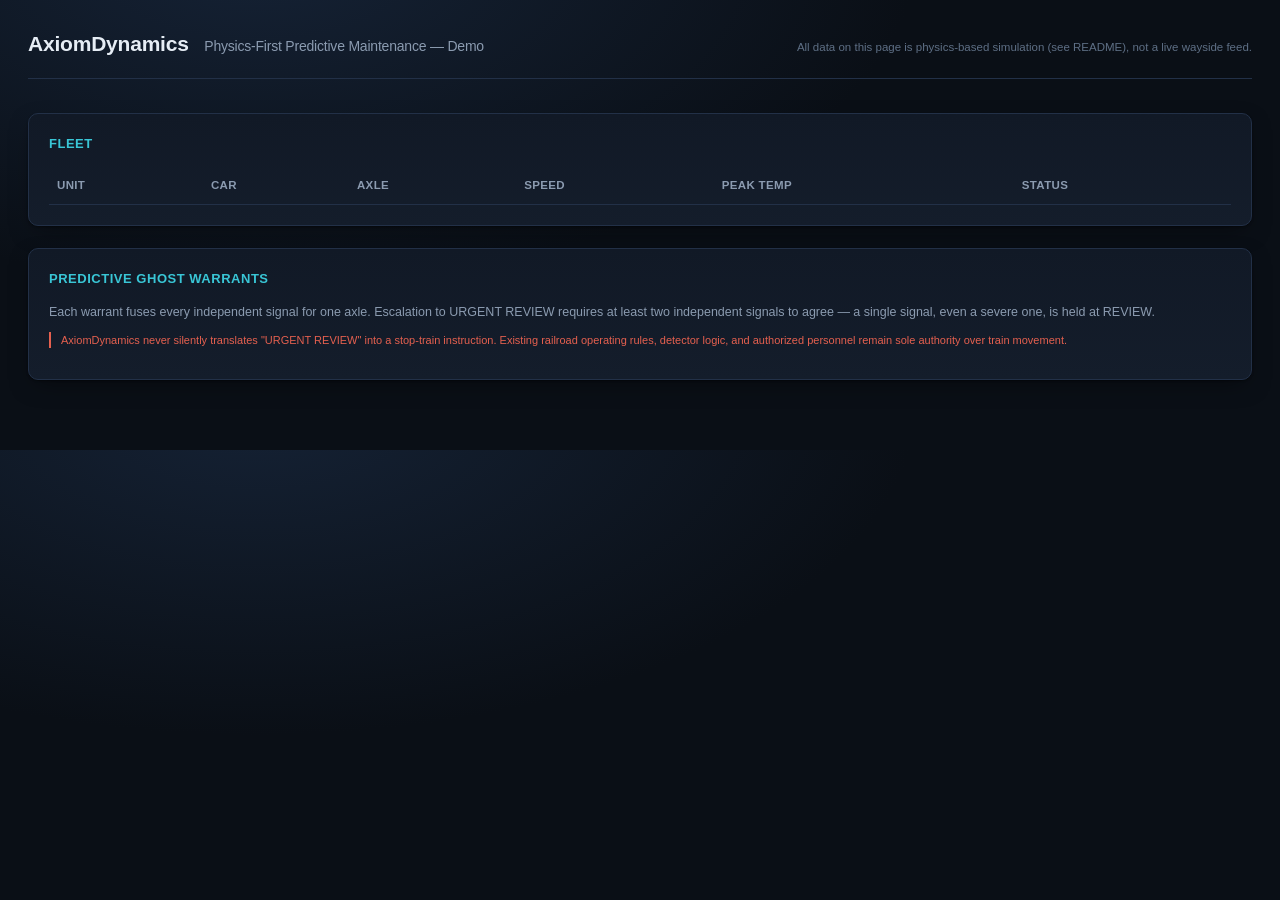
==== frontend/index.html @ efb87ed0 "Initial commit" ====
<!doctype html>
<html lang="en">
<head>
<meta charset="utf-8" />
<meta name="viewport" content="width=device-width, initial-scale=1" />
<title>AxiomDynamics — Physics-First Predictive Maintenance</title>
<link rel="stylesheet" href="style.css" />
</head>
<body>
<header>
  <h1>AxiomDynamics <span class="subtitle">Physics-First Predictive Maintenance — Demo</span></h1>
  <p class="disclaimer">All data on this page is physics-based simulation (see README), not a live wayside feed.</p>
</header>

<main>
  <div id="kpi-strip"></div>
  <p id="kpi-note" class="kpi-note" style="margin: -10px 0 22px;"></p>

  <section id="fleet-panel">
    <h2>Fleet</h2>
    <div class="table-scroll">
      <table id="fleet-table">
        <thead>
          <tr><th>Unit</th><th>Car</th><th>Axle</th><th>Speed</th><th>Peak Temp</th><th>Status</th></tr>
        </thead>
        <tbody id="fleet-tbody"></tbody>
      </table>
    </div>
  </section>

  <section id="alerts-panel">
    <h2>Predictive Ghost Warrants</h2>
    <p class="summary">Each warrant fuses every independent signal for one axle. Escalation to URGENT REVIEW requires at least two independent signals to agree — a single signal, even a severe one, is held at REVIEW.</p>
    <div id="alerts-list"></div>
    <p class="guardrail-note">AxiomDynamics never silently translates "URGENT REVIEW" into a stop-train instruction. Existing railroad operating rules, detector logic, and authorized personnel remain sole authority over train movement.</p>
  </section>

  <section id="detail-panel" hidden>
    <h2 id="detail-title"></h2>

    <div class="chart-block">
      <h3>Thermodynamics — rate-of-change (z-score) vs. legacy fixed threshold</h3>
      <canvas id="chart-thermo" width="860" height="260"></canvas>
      <p id="thermo-summary" class="summary"></p>
    </div>

    <div class="chart-block">
      <h3>Acoustics — FFT spectrum vs. bearing defect frequencies (BPFO/BPFI/BSF/FTF)</h3>
      <canvas id="chart-fft" width="860" height="260"></canvas>
      <p id="fft-summary" class="summary"></p>
    </div>

    <div class="chart-block">
      <h3>Kinematics — coasting profile (E<sub>k</sub> = &frac12; m v&sup2;)</h3>
      <canvas id="chart-coast" width="860" height="260"></canvas>
      <p id="coast-summary" class="summary"></p>
    </div>
  </section>
</main>

<script src="app.js"></script>
</body>
</html>
---- frontend/style.css ----
:root {
  color-scheme: dark;
  --bg: #0a0f16;
  --bg-elevated: #111926;
  --panel: #141d2b;
  --panel-border: #223047;
  --border: #223047;
  --text: #e6edf5;
  --muted: #8b9bb0;
  --muted-2: #5e6f85;
  --accent: #39c6d6;
  --accent-soft: rgba(57,198,214,0.12);
  --amber: #e6a93f;
  --good: #3ecf8e;
  --bad: #e5604f;
  --radius: 10px;
  --shadow: 0 1px 2px rgba(0,0,0,0.4), 0 8px 24px -8px rgba(0,0,0,0.5);
  font-family: "Inter", "Segoe UI", Arial, sans-serif;
}

* { box-sizing: border-box; }

html, body { overflow-x: hidden; max-width: 100%; }

body {
  background: radial-gradient(1200px 600px at 20% -10%, #152235 0%, var(--bg) 55%);
  color: var(--text);
  margin: 0;
  padding: 0 28px 48px;
  font-size: 14px;
  line-height: 1.5;
}

.table-scroll { overflow-x: auto; }

header {
  padding: 28px 0 18px;
  border-bottom: 1px solid var(--border);
  margin-bottom: 22px;
  display: flex;
  align-items: baseline;
  justify-content: space-between;
  flex-wrap: wrap;
  gap: 8px;
}

h1 { margin: 0; font-size: 21px; font-weight: 700; letter-spacing: -0.01em; }
.subtitle { color: var(--muted); font-weight: 500; font-size: 14px; margin-left: 10px; }
.disclaimer { color: var(--muted-2); font-size: 11.5px; margin: 0; }

h2 { font-size: 13px; letter-spacing: 0.04em; text-transform: uppercase; color: var(--accent); font-weight: 700; margin: 0 0 14px; }
h3 { font-size: 13px; color: var(--amber); margin: 0 0 10px; font-weight: 600; }

section {
  background: linear-gradient(180deg, var(--bg-elevated), var(--panel));
  border: 1px solid var(--panel-border);
  border-radius: var(--radius);
  padding: 20px;
  margin-bottom: 22px;
  box-shadow: var(--shadow);
}

/* --- Executive KPI strip --- */
#kpi-strip {
  display: grid;
  grid-template-columns: repeat(auto-fit, minmax(190px, 1fr));
  gap: 14px;
  margin-bottom: 22px;
}
.kpi-card {
  background: linear-gradient(160deg, var(--bg-elevated), var(--panel));
  border: 1px solid var(--panel-border);
  border-radius: var(--radius);
  padding: 16px 18px;
  box-shadow: var(--shadow);
}
.kpi-label { font-size: 11px; letter-spacing: 0.05em; text-transform: uppercase; color: var(--muted); font-weight: 600; margin-bottom: 8px; }
.kpi-value { font-size: 26px; font-weight: 700; letter-spacing: -0.02em; }
.kpi-value.good { color: var(--good); }
.kpi-value.bad { color: var(--bad); }
.kpi-value.accent { color: var(--accent); }
.kpi-sub { font-size: 11.5px; color: var(--muted-2); margin-top: 4px; }
.kpi-note { font-size: 10.5px; color: var(--muted-2); }

table { width: 100%; border-collapse: collapse; font-size: 13px; }
th, td { text-align: left; padding: 10px 8px; border-bottom: 1px solid var(--border); }
th { color: var(--muted); font-weight: 600; font-size: 11.5px; letter-spacing: 0.03em; text-transform: uppercase; }
tbody tr { cursor: pointer; transition: background 0.1s; }
tbody tr:hover { background: var(--accent-soft); }

.badge { display: inline-block; padding: 3px 10px; border-radius: 999px; font-size: 10.5px; font-weight: 700; letter-spacing: 0.03em; text-transform: uppercase; }
.badge.normal, .badge.informational { background: rgba(62,207,142,0.14); color: var(--good); }
.badge.watch, .badge.review { background: rgba(230,169,63,0.16); color: var(--amber); }
.badge.warning { background: rgba(230,169,63,0.16); color: var(--amber); }
.badge.critical, .badge.urgentreview { background: rgba(229,96,79,0.18); color: var(--bad); }

.corroborated-tag { font-size: 10px; color: var(--muted); margin-left: 8px; border: 1px solid var(--panel-border); padding: 2px 8px; border-radius: 999px; }

.warrant { border-bottom: 1px solid var(--border); padding: 14px 4px; }
.warrant:last-child { border-bottom: none; }
.warrant-head { display: flex; gap: 10px; align-items: baseline; margin-bottom: 6px; flex-wrap: wrap; }
.warrant-head .advisory-id { color: var(--muted-2); font-family: "SF Mono", Consolas, monospace; font-size: 11px; }
.evidence-list { list-style: none; margin: 6px 0 0; padding: 0; font-size: 12px; color: var(--muted); }
.evidence-list li { padding: 3px 0; }
.evidence-list li.flagged { color: var(--text); }
.guardrail-note { font-size: 11px; color: var(--bad); margin-top: 10px; border-left: 2px solid var(--bad); padding-left: 10px; }
.summary { color: var(--muted); font-size: 12.5px; margin: 0 0 10px; }

.chart-block { margin-bottom: 26px; }
canvas { background: var(--bg-elevated); border: 1px solid var(--panel-border); border-radius: 8px; max-width: 100%; }

.disposition-form { display: flex; gap: 8px; align-items: center; margin-top: 10px; flex-wrap: wrap; }
.disposition-form input, .disposition-form select {
  background: var(--bg-elevated); border: 1px solid var(--panel-border); color: var(--text);
  padding: 6px 9px; border-radius: 6px; font-size: 12px;
}
.disposition-form input[type="text"] { width: 150px; }
.disposition-form button {
  background: var(--accent); color: #06181c; border: none; padding: 7px 14px;
  border-radius: 6px; font-size: 12px; cursor: pointer; font-weight: 700;
  transition: filter 0.1s;
}
.disposition-form button:hover { filter: brightness(1.1); }
.disposition-status { font-size: 11px; color: var(--muted-2); }
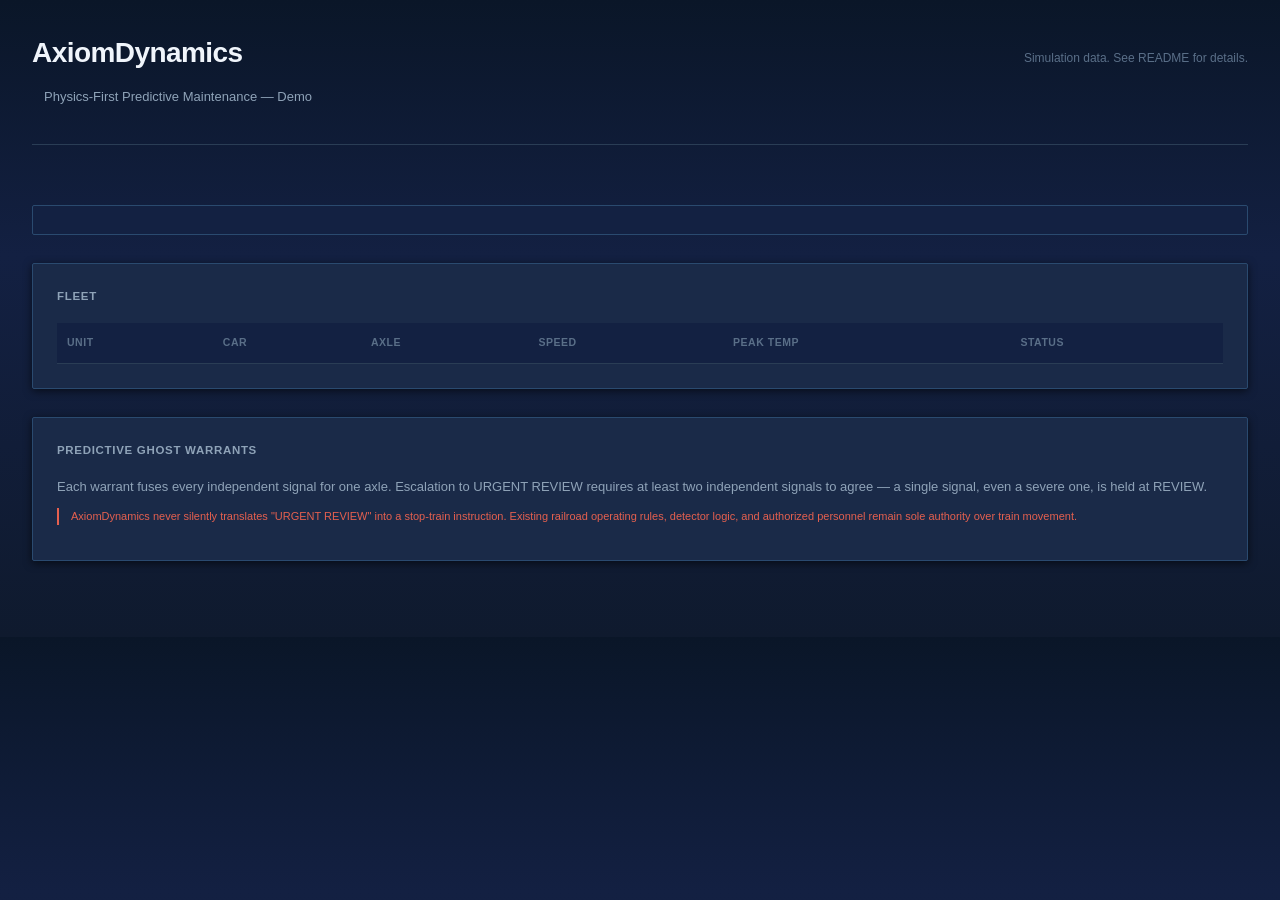
==== commit 3b25d862: "Enterprise visual overhaul: dispatch-center aesthetic with technical typography, minimal border-radi" ====
--- a/frontend/index.html
+++ b/frontend/index.html
@@ -8,13 +8,16 @@
 </head>
 <body>
 <header>
-  <h1>AxiomDynamics <span class="subtitle">Physics-First Predictive Maintenance — Demo</span></h1>
-  <p class="disclaimer">All data on this page is physics-based simulation (see README), not a live wayside feed.</p>
+  <div>
+    <h1>AxiomDynamics</h1>
+    <p class="subtitle">Physics-First Predictive Maintenance — Demo</p>
+  </div>
+  <p class="disclaimer">Simulation data. See README for details.</p>
 </header>
 
 <main>
   <div id="kpi-strip"></div>
-  <p id="kpi-note" class="kpi-note" style="margin: -10px 0 22px;"></p>
+  <div id="kpi-note"></div>
 
   <section id="fleet-panel">
     <h2>Fleet</h2>
--- a/frontend/style.css
+++ b/frontend/style.css
@@ -1,21 +1,23 @@
 :root {
   color-scheme: dark;
-  --bg: #0a0f16;
-  --bg-elevated: #111926;
-  --panel: #141d2b;
-  --panel-border: #223047;
-  --border: #223047;
-  --text: #e6edf5;
-  --muted: #8b9bb0;
-  --muted-2: #5e6f85;
+  --bg: #0a1628;
+  --bg-elevated: #132142;
+  --panel: #1a2a48;
+  --panel-border: #2a4a6f;
+  --border: #2a3d55;
+  --text: #f0f5fb;
+  --muted: #8fa3b8;
+  --muted-2: #5a6f88;
   --accent: #39c6d6;
-  --accent-soft: rgba(57,198,214,0.12);
+  --accent-soft: rgba(57,198,214,0.1);
   --amber: #e6a93f;
   --good: #3ecf8e;
   --bad: #e5604f;
-  --radius: 10px;
-  --shadow: 0 1px 2px rgba(0,0,0,0.4), 0 8px 24px -8px rgba(0,0,0,0.5);
-  font-family: "Inter", "Segoe UI", Arial, sans-serif;
+  --radius: 2px;
+  --shadow: 0 2px 8px rgba(0,0,0,0.6);
+  font-family: -apple-system, BlinkMacSystemFont, "Segoe UI", "IBM Plex Sans", sans-serif;
+  font-size: 14px;
+  line-height: 1.5;
 }
 
 * { box-sizing: border-box; }
@@ -23,102 +25,312 @@
 html, body { overflow-x: hidden; max-width: 100%; }
 
 body {
-  background: radial-gradient(1200px 600px at 20% -10%, #152235 0%, var(--bg) 55%);
+  background: linear-gradient(180deg, #0a1628 0%, #132042 40%, #0f1a2e 100%);
   color: var(--text);
   margin: 0;
-  padding: 0 28px 48px;
+  padding: 0 32px 48px;
   font-size: 14px;
   line-height: 1.5;
+  font-weight: 400;
 }
 
 .table-scroll { overflow-x: auto; }
 
 header {
-  padding: 28px 0 18px;
+  padding: 32px 0 24px;
   border-bottom: 1px solid var(--border);
-  margin-bottom: 22px;
+  margin-bottom: 28px;
   display: flex;
   align-items: baseline;
   justify-content: space-between;
   flex-wrap: wrap;
-  gap: 8px;
-}
-
-h1 { margin: 0; font-size: 21px; font-weight: 700; letter-spacing: -0.01em; }
-.subtitle { color: var(--muted); font-weight: 500; font-size: 14px; margin-left: 10px; }
-.disclaimer { color: var(--muted-2); font-size: 11.5px; margin: 0; }
-
-h2 { font-size: 13px; letter-spacing: 0.04em; text-transform: uppercase; color: var(--accent); font-weight: 700; margin: 0 0 14px; }
-h3 { font-size: 13px; color: var(--amber); margin: 0 0 10px; font-weight: 600; }
+  gap: 16px;
+}
+
+h1 {
+  margin: 0;
+  font-size: 28px;
+  font-weight: 600;
+  letter-spacing: -0.02em;
+  color: var(--text);
+}
+.subtitle { color: var(--muted); font-weight: 400; font-size: 13px; margin-left: 12px; }
+.disclaimer { color: var(--muted-2); font-size: 12px; margin: 0; }
+
+h2 {
+  font-size: 11.5px;
+  letter-spacing: 0.06em;
+  text-transform: uppercase;
+  color: var(--muted);
+  font-weight: 700;
+  margin: 0 0 18px;
+}
+h3 { font-size: 12px; color: var(--amber); margin: 0 0 12px; font-weight: 600; }
 
 section {
-  background: linear-gradient(180deg, var(--bg-elevated), var(--panel));
-  border: 1px solid var(--panel-border);
-  border-radius: var(--radius);
-  padding: 20px;
-  margin-bottom: 22px;
+  background: var(--panel);
+  border: 1px solid var(--panel-border);
+  border-radius: var(--radius);
+  padding: 24px;
+  margin-bottom: 28px;
   box-shadow: var(--shadow);
 }
 
-/* --- Executive KPI strip --- */
+/* --- Executive KPI strip (hero) --- */
 #kpi-strip {
   display: grid;
-  grid-template-columns: repeat(auto-fit, minmax(190px, 1fr));
-  gap: 14px;
-  margin-bottom: 22px;
+  grid-template-columns: repeat(auto-fit, minmax(220px, 1fr));
+  gap: 16px;
+  margin-bottom: 32px;
 }
 .kpi-card {
-  background: linear-gradient(160deg, var(--bg-elevated), var(--panel));
-  border: 1px solid var(--panel-border);
-  border-radius: var(--radius);
-  padding: 16px 18px;
+  background: var(--bg-elevated);
+  border: 1px solid var(--panel-border);
+  border-radius: var(--radius);
+  padding: 20px;
   box-shadow: var(--shadow);
-}
-.kpi-label { font-size: 11px; letter-spacing: 0.05em; text-transform: uppercase; color: var(--muted); font-weight: 600; margin-bottom: 8px; }
-.kpi-value { font-size: 26px; font-weight: 700; letter-spacing: -0.02em; }
+  display: flex;
+  flex-direction: column;
+  gap: 12px;
+}
+.kpi-label {
+  font-size: 10.5px;
+  letter-spacing: 0.08em;
+  text-transform: uppercase;
+  color: var(--muted-2);
+  font-weight: 700;
+}
+.kpi-value {
+  font-size: 32px;
+  font-weight: 700;
+  letter-spacing: -0.03em;
+  line-height: 1;
+}
 .kpi-value.good { color: var(--good); }
 .kpi-value.bad { color: var(--bad); }
 .kpi-value.accent { color: var(--accent); }
-.kpi-sub { font-size: 11.5px; color: var(--muted-2); margin-top: 4px; }
-.kpi-note { font-size: 10.5px; color: var(--muted-2); }
-
-table { width: 100%; border-collapse: collapse; font-size: 13px; }
-th, td { text-align: left; padding: 10px 8px; border-bottom: 1px solid var(--border); }
-th { color: var(--muted); font-weight: 600; font-size: 11.5px; letter-spacing: 0.03em; text-transform: uppercase; }
-tbody tr { cursor: pointer; transition: background 0.1s; }
-tbody tr:hover { background: var(--accent-soft); }
-
-.badge { display: inline-block; padding: 3px 10px; border-radius: 999px; font-size: 10.5px; font-weight: 700; letter-spacing: 0.03em; text-transform: uppercase; }
-.badge.normal, .badge.informational { background: rgba(62,207,142,0.14); color: var(--good); }
-.badge.watch, .badge.review { background: rgba(230,169,63,0.16); color: var(--amber); }
-.badge.warning { background: rgba(230,169,63,0.16); color: var(--amber); }
-.badge.critical, .badge.urgentreview { background: rgba(229,96,79,0.18); color: var(--bad); }
-
-.corroborated-tag { font-size: 10px; color: var(--muted); margin-left: 8px; border: 1px solid var(--panel-border); padding: 2px 8px; border-radius: 999px; }
-
-.warrant { border-bottom: 1px solid var(--border); padding: 14px 4px; }
-.warrant:last-child { border-bottom: none; }
-.warrant-head { display: flex; gap: 10px; align-items: baseline; margin-bottom: 6px; flex-wrap: wrap; }
-.warrant-head .advisory-id { color: var(--muted-2); font-family: "SF Mono", Consolas, monospace; font-size: 11px; }
-.evidence-list { list-style: none; margin: 6px 0 0; padding: 0; font-size: 12px; color: var(--muted); }
-.evidence-list li { padding: 3px 0; }
+.kpi-sub {
+  font-size: 12px;
+  color: var(--muted);
+  line-height: 1.4;
+}
+.kpi-note { font-size: 11px; color: var(--muted-2); line-height: 1.4; }
+
+#kpi-note {
+  background: var(--bg-elevated);
+  border: 1px solid var(--panel-border);
+  border-radius: var(--radius);
+  padding: 14px 16px;
+  margin-bottom: 28px;
+  font-size: 12px;
+  color: var(--muted);
+}
+#kpi-note div { margin-bottom: 6px; line-height: 1.5; }
+#kpi-note div:last-child { margin-bottom: 0; }
+
+/* --- Fleet table --- */
+table {
+  width: 100%;
+  border-collapse: collapse;
+  font-size: 13px;
+}
+th, td {
+  text-align: left;
+  padding: 12px 10px;
+  border-bottom: 1px solid var(--border);
+}
+th {
+  color: var(--muted-2);
+  font-weight: 700;
+  font-size: 10.5px;
+  letter-spacing: 0.05em;
+  text-transform: uppercase;
+  background: var(--bg-elevated);
+  position: sticky;
+  top: 0;
+}
+tbody tr {
+  cursor: pointer;
+  transition: background 0.12s;
+}
+tbody tr:hover {
+  background: var(--panel);
+}
+
+.badge {
+  display: inline-block;
+  padding: 4px 12px;
+  border-radius: var(--radius);
+  font-size: 10px;
+  font-weight: 700;
+  letter-spacing: 0.04em;
+  text-transform: uppercase;
+}
+.badge.normal,
+.badge.informational {
+  background: rgba(62, 207, 142, 0.15);
+  color: var(--good);
+}
+.badge.watch,
+.badge.review {
+  background: rgba(230, 169, 63, 0.15);
+  color: var(--amber);
+}
+.badge.warning {
+  background: rgba(230, 169, 63, 0.15);
+  color: var(--amber);
+}
+.badge.critical,
+.badge.urgentreview {
+  background: rgba(229, 96, 79, 0.15);
+  color: var(--bad);
+}
+
+.corroborated-tag {
+  font-size: 9.5px;
+  color: var(--muted);
+  margin-left: 10px;
+  border: 1px solid var(--panel-border);
+  padding: 3px 10px;
+  border-radius: 999px;
+  font-weight: 500;
+}
+
+/* --- Warrants (alerts) --- */
+#alerts-panel {
+  background: var(--panel);
+  border: 1px solid var(--panel-border);
+  border-radius: var(--radius);
+  padding: 24px;
+  margin-bottom: 28px;
+  box-shadow: var(--shadow);
+}
+
+.warrant {
+  border-left: 4px solid transparent;
+  padding-bottom: 16px;
+  margin-bottom: 16px;
+  transition: background 0.12s;
+}
+.warrant:hover { background: rgba(57, 198, 214, 0.04); }
+.warrant:last-child { margin-bottom: 0; padding-bottom: 0; border-bottom: none; }
+
+.warrant.urgentreview { border-left-color: var(--bad); }
+.warrant.review { border-left-color: var(--amber); }
+.warrant.informational { border-left-color: var(--good); }
+
+.warrant-head {
+  display: flex;
+  gap: 12px;
+  align-items: baseline;
+  margin-bottom: 10px;
+  flex-wrap: wrap;
+}
+.warrant-head .advisory-id {
+  color: var(--muted-2);
+  font-family: "SF Mono", Menlo, monospace;
+  font-size: 11px;
+  font-weight: 600;
+  letter-spacing: 0.02em;
+}
+
+.evidence-list {
+  list-style: none;
+  margin: 10px 0 0;
+  padding: 0;
+  font-size: 12px;
+  color: var(--muted);
+}
+.evidence-list li {
+  padding: 4px 0;
+  line-height: 1.5;
+}
 .evidence-list li.flagged { color: var(--text); }
-.guardrail-note { font-size: 11px; color: var(--bad); margin-top: 10px; border-left: 2px solid var(--bad); padding-left: 10px; }
-.summary { color: var(--muted); font-size: 12.5px; margin: 0 0 10px; }
-
-.chart-block { margin-bottom: 26px; }
-canvas { background: var(--bg-elevated); border: 1px solid var(--panel-border); border-radius: 8px; max-width: 100%; }
-
-.disposition-form { display: flex; gap: 8px; align-items: center; margin-top: 10px; flex-wrap: wrap; }
-.disposition-form input, .disposition-form select {
-  background: var(--bg-elevated); border: 1px solid var(--panel-border); color: var(--text);
-  padding: 6px 9px; border-radius: 6px; font-size: 12px;
-}
-.disposition-form input[type="text"] { width: 150px; }
+
+.guardrail-note {
+  font-size: 11px;
+  color: var(--bad);
+  margin-top: 10px;
+  border-left: 2px solid var(--bad);
+  padding-left: 12px;
+  line-height: 1.5;
+}
+
+.summary {
+  color: var(--muted);
+  font-size: 13px;
+  margin: 0 0 12px;
+  line-height: 1.5;
+}
+
+/* --- Detail panel --- */
+#detail-panel {
+  background: var(--panel);
+  border: 1px solid var(--panel-border);
+  border-radius: var(--radius);
+  padding: 24px;
+  margin-bottom: 28px;
+  box-shadow: var(--shadow);
+}
+#detail-panel[hidden] { display: none; }
+#detail-title {
+  font-size: 16px;
+  font-weight: 600;
+  margin-bottom: 20px;
+  color: var(--text);
+}
+
+.chart-block {
+  margin-bottom: 28px;
+}
+.chart-block:last-child { margin-bottom: 0; }
+
+canvas {
+  background: var(--bg-elevated);
+  border: 1px solid var(--panel-border);
+  border-radius: var(--radius);
+  max-width: 100%;
+  display: block;
+}
+
+/* --- Disposition form --- */
+.disposition-form {
+  display: flex;
+  gap: 10px;
+  align-items: center;
+  margin-top: 12px;
+  flex-wrap: wrap;
+}
+.disposition-form input,
+.disposition-form select {
+  background: var(--bg);
+  border: 1px solid var(--border);
+  color: var(--text);
+  padding: 7px 11px;
+  border-radius: var(--radius);
+  font-size: 12px;
+  font-family: inherit;
+}
+.disposition-form input::placeholder {
+  color: var(--muted-2);
+}
+.disposition-form input[type="text"] { width: 160px; }
 .disposition-form button {
-  background: var(--accent); color: #06181c; border: none; padding: 7px 14px;
-  border-radius: 6px; font-size: 12px; cursor: pointer; font-weight: 700;
-  transition: filter 0.1s;
-}
-.disposition-form button:hover { filter: brightness(1.1); }
-.disposition-status { font-size: 11px; color: var(--muted-2); }
+  background: var(--accent);
+  color: #051a22;
+  border: none;
+  padding: 8px 16px;
+  border-radius: var(--radius);
+  font-size: 12px;
+  font-weight: 700;
+  cursor: pointer;
+  transition: filter 0.12s;
+  letter-spacing: 0.02em;
+}
+.disposition-form button:hover { filter: brightness(0.9); }
+.disposition-form button:active { filter: brightness(0.8); }
+.disposition-status {
+  font-size: 11px;
+  color: var(--muted-2);
+}
+
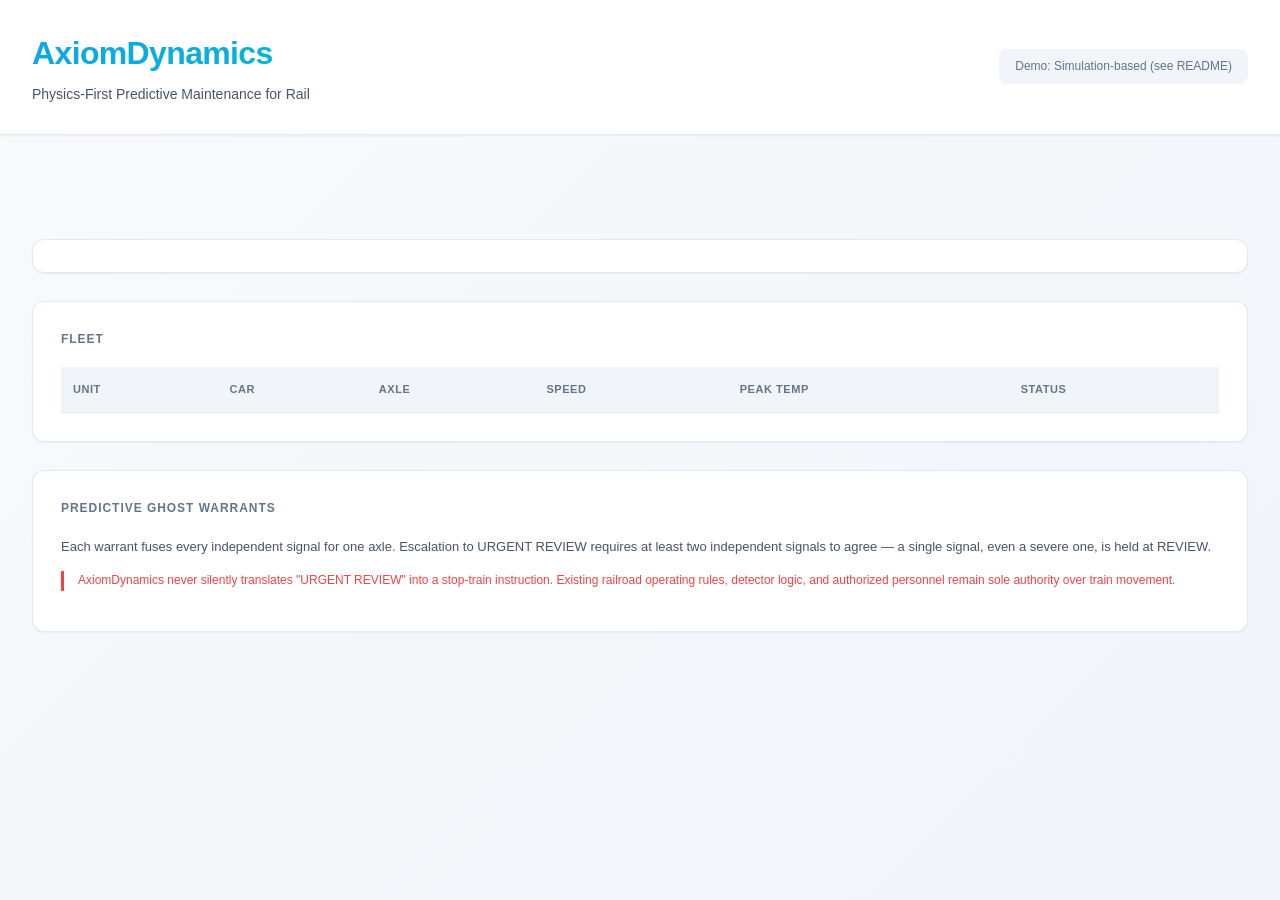
==== commit ce64e0a2: "Professional SaaS redesign: light theme inspired by RailSentinel with modern card layout, smooth gra" ====
--- a/frontend/index.html
+++ b/frontend/index.html
@@ -10,9 +10,9 @@
 <header>
   <div>
     <h1>AxiomDynamics</h1>
-    <p class="subtitle">Physics-First Predictive Maintenance — Demo</p>
+    <p class="subtitle">Physics-First Predictive Maintenance for Rail</p>
   </div>
-  <p class="disclaimer">Simulation data. See README for details.</p>
+  <p class="disclaimer">Demo: Simulation-based (see README)</p>
 </header>
 
 <main>
--- a/frontend/style.css
+++ b/frontend/style.css
@@ -1,336 +1,519 @@
 :root {
-  color-scheme: dark;
-  --bg: #0a1628;
-  --bg-elevated: #132142;
-  --panel: #1a2a48;
-  --panel-border: #2a4a6f;
-  --border: #2a3d55;
-  --text: #f0f5fb;
-  --muted: #8fa3b8;
-  --muted-2: #5a6f88;
-  --accent: #39c6d6;
-  --accent-soft: rgba(57,198,214,0.1);
-  --amber: #e6a93f;
-  --good: #3ecf8e;
-  --bad: #e5604f;
-  --radius: 2px;
-  --shadow: 0 2px 8px rgba(0,0,0,0.6);
-  font-family: -apple-system, BlinkMacSystemFont, "Segoe UI", "IBM Plex Sans", sans-serif;
+  color-scheme: light;
+  --bg: #f8fafc;
+  --bg-secondary: #f1f5f9;
+  --card-bg: #ffffff;
+  --border: #e2e8f0;
+  --text-primary: #0f172a;
+  --text-secondary: #475569;
+  --text-muted: #64748b;
+  --accent-primary: #0ea5e9;
+  --accent-secondary: #06b6d4;
+  --success: #10b981;
+  --warning: #f59e0b;
+  --error: #ef4444;
+  --info: #3b82f6;
+  --radius: 12px;
+  --radius-sm: 8px;
+  --shadow-sm: 0 1px 2px 0 rgba(0, 0, 0, 0.05);
+  --shadow-md: 0 4px 6px -1px rgba(0, 0, 0, 0.1), 0 2px 4px -1px rgba(0, 0, 0, 0.06);
+  --shadow-lg: 0 10px 15px -3px rgba(0, 0, 0, 0.1), 0 4px 6px -2px rgba(0, 0, 0, 0.05);
+  font-family: -apple-system, BlinkMacSystemFont, "Segoe UI", "Helvetica Neue", sans-serif;
   font-size: 14px;
-  line-height: 1.5;
-}
-
-* { box-sizing: border-box; }
-
-html, body { overflow-x: hidden; max-width: 100%; }
+  line-height: 1.6;
+}
+
+* {
+  box-sizing: border-box;
+}
+
+html, body {
+  overflow-x: hidden;
+  max-width: 100%;
+}
 
 body {
-  background: linear-gradient(180deg, #0a1628 0%, #132042 40%, #0f1a2e 100%);
-  color: var(--text);
+  background: linear-gradient(135deg, var(--bg) 0%, var(--bg-secondary) 100%);
+  color: var(--text-primary);
   margin: 0;
-  padding: 0 32px 48px;
+  padding: 0;
   font-size: 14px;
-  line-height: 1.5;
-  font-weight: 400;
-}
-
-.table-scroll { overflow-x: auto; }
-
+  line-height: 1.6;
+  min-height: 100vh;
+}
+
+main {
+  padding: 40px 32px;
+  max-width: 1600px;
+  margin: 0 auto;
+}
+
+.table-scroll {
+  overflow-x: auto;
+}
+
+/* --- Header --- */
 header {
-  padding: 32px 0 24px;
+  background: var(--card-bg);
   border-bottom: 1px solid var(--border);
-  margin-bottom: 28px;
+  padding: 28px 32px;
+  margin-bottom: 32px;
   display: flex;
-  align-items: baseline;
+  align-items: center;
   justify-content: space-between;
   flex-wrap: wrap;
   gap: 16px;
+  box-shadow: var(--shadow-sm);
 }
 
 h1 {
   margin: 0;
-  font-size: 28px;
+  font-size: 32px;
+  font-weight: 700;
+  letter-spacing: -0.02em;
+  color: var(--text-primary);
+  background: linear-gradient(135deg, var(--accent-primary) 0%, var(--accent-secondary) 100%);
+  -webkit-background-clip: text;
+  -webkit-text-fill-color: transparent;
+  background-clip: text;
+}
+
+.subtitle {
+  color: var(--text-secondary);
+  font-weight: 500;
+  font-size: 14px;
+  margin: 4px 0 0;
+}
+
+.disclaimer {
+  color: var(--text-muted);
+  font-size: 12px;
+  margin: 0;
+  padding: 8px 16px;
+  background: var(--bg-secondary);
+  border-radius: var(--radius-sm);
+}
+
+h2 {
+  font-size: 16px;
+  letter-spacing: 0.02em;
+  font-weight: 700;
+  color: var(--text-primary);
+  margin: 0 0 18px;
+  text-transform: uppercase;
+  letter-spacing: 0.08em;
+  font-size: 12px;
+  color: var(--text-muted);
+}
+
+h3 {
+  font-size: 14px;
+  color: var(--text-primary);
+  margin: 0 0 12px;
   font-weight: 600;
-  letter-spacing: -0.02em;
-  color: var(--text);
-}
-.subtitle { color: var(--muted); font-weight: 400; font-size: 13px; margin-left: 12px; }
-.disclaimer { color: var(--muted-2); font-size: 12px; margin: 0; }
-
-h2 {
-  font-size: 11.5px;
-  letter-spacing: 0.06em;
-  text-transform: uppercase;
-  color: var(--muted);
-  font-weight: 700;
-  margin: 0 0 18px;
-}
-h3 { font-size: 12px; color: var(--amber); margin: 0 0 12px; font-weight: 600; }
+}
 
 section {
-  background: var(--panel);
-  border: 1px solid var(--panel-border);
+  background: var(--card-bg);
+  border: 1px solid var(--border);
+  border-radius: var(--radius);
+  padding: 28px;
+  margin-bottom: 28px;
+  box-shadow: var(--shadow-sm);
+}
+
+/* --- KPI Strip (Hero) --- */
+#kpi-strip {
+  display: grid;
+  grid-template-columns: repeat(auto-fit, minmax(260px, 1fr));
+  gap: 20px;
+  margin-bottom: 32px;
+}
+
+.kpi-card {
+  background: var(--card-bg);
+  border: 1px solid var(--border);
   border-radius: var(--radius);
   padding: 24px;
-  margin-bottom: 28px;
-  box-shadow: var(--shadow);
-}
-
-/* --- Executive KPI strip (hero) --- */
-#kpi-strip {
-  display: grid;
-  grid-template-columns: repeat(auto-fit, minmax(220px, 1fr));
-  gap: 16px;
-  margin-bottom: 32px;
-}
-.kpi-card {
-  background: var(--bg-elevated);
-  border: 1px solid var(--panel-border);
-  border-radius: var(--radius);
-  padding: 20px;
-  box-shadow: var(--shadow);
+  box-shadow: var(--shadow-md);
   display: flex;
   flex-direction: column;
-  gap: 12px;
-}
+  gap: 14px;
+  transition: all 0.3s ease;
+  position: relative;
+  overflow: hidden;
+}
+
+.kpi-card::before {
+  content: "";
+  position: absolute;
+  top: 0;
+  left: 0;
+  right: 0;
+  height: 4px;
+  background: linear-gradient(90deg, var(--accent-primary) 0%, var(--accent-secondary) 100%);
+}
+
+.kpi-card:hover {
+  box-shadow: var(--shadow-lg);
+  transform: translateY(-2px);
+}
+
 .kpi-label {
-  font-size: 10.5px;
-  letter-spacing: 0.08em;
+  font-size: 11px;
+  letter-spacing: 0.1em;
   text-transform: uppercase;
-  color: var(--muted-2);
-  font-weight: 700;
-}
+  color: var(--text-muted);
+  font-weight: 700;
+}
+
 .kpi-value {
-  font-size: 32px;
-  font-weight: 700;
-  letter-spacing: -0.03em;
+  font-size: 36px;
+  font-weight: 700;
+  letter-spacing: -0.02em;
   line-height: 1;
-}
-.kpi-value.good { color: var(--good); }
-.kpi-value.bad { color: var(--bad); }
-.kpi-value.accent { color: var(--accent); }
+  color: var(--text-primary);
+}
+
+.kpi-value.good {
+  color: var(--success);
+}
+
+.kpi-value.bad {
+  color: var(--error);
+}
+
+.kpi-value.accent {
+  color: var(--accent-primary);
+}
+
 .kpi-sub {
   font-size: 12px;
-  color: var(--muted);
-  line-height: 1.4;
-}
-.kpi-note { font-size: 11px; color: var(--muted-2); line-height: 1.4; }
+  color: var(--text-secondary);
+  line-height: 1.5;
+}
 
 #kpi-note {
-  background: var(--bg-elevated);
-  border: 1px solid var(--panel-border);
+  background: var(--card-bg);
+  border: 1px solid var(--border);
   border-radius: var(--radius);
-  padding: 14px 16px;
+  padding: 16px 20px;
   margin-bottom: 28px;
   font-size: 12px;
-  color: var(--muted);
-}
-#kpi-note div { margin-bottom: 6px; line-height: 1.5; }
-#kpi-note div:last-child { margin-bottom: 0; }
-
-/* --- Fleet table --- */
+  color: var(--text-secondary);
+  box-shadow: var(--shadow-sm);
+}
+
+#kpi-note div {
+  margin-bottom: 8px;
+  line-height: 1.6;
+}
+
+#kpi-note div:last-child {
+  margin-bottom: 0;
+}
+
+/* --- Fleet Table --- */
 table {
   width: 100%;
   border-collapse: collapse;
   font-size: 13px;
 }
+
 th, td {
   text-align: left;
-  padding: 12px 10px;
+  padding: 14px 12px;
   border-bottom: 1px solid var(--border);
 }
+
 th {
-  color: var(--muted-2);
-  font-weight: 700;
-  font-size: 10.5px;
+  color: var(--text-muted);
+  font-weight: 700;
+  font-size: 11px;
   letter-spacing: 0.05em;
   text-transform: uppercase;
-  background: var(--bg-elevated);
+  background: var(--bg-secondary);
   position: sticky;
   top: 0;
-}
+  z-index: 10;
+}
+
 tbody tr {
   cursor: pointer;
-  transition: background 0.12s;
-}
+  transition: background 0.2s ease;
+}
+
 tbody tr:hover {
-  background: var(--panel);
+  background: var(--bg-secondary);
+}
+
+tbody tr:active {
+  background: linear-gradient(90deg, rgba(14, 165, 233, 0.1) 0%, transparent 100%);
 }
 
 .badge {
   display: inline-block;
-  padding: 4px 12px;
-  border-radius: var(--radius);
-  font-size: 10px;
+  padding: 6px 14px;
+  border-radius: 20px;
+  font-size: 11px;
   font-weight: 700;
   letter-spacing: 0.04em;
   text-transform: uppercase;
 }
+
 .badge.normal,
 .badge.informational {
-  background: rgba(62, 207, 142, 0.15);
-  color: var(--good);
-}
+  background: rgba(16, 185, 129, 0.12);
+  color: var(--success);
+}
+
 .badge.watch,
 .badge.review {
-  background: rgba(230, 169, 63, 0.15);
-  color: var(--amber);
-}
+  background: rgba(245, 158, 11, 0.12);
+  color: var(--warning);
+}
+
 .badge.warning {
-  background: rgba(230, 169, 63, 0.15);
-  color: var(--amber);
-}
+  background: rgba(245, 158, 11, 0.12);
+  color: var(--warning);
+}
+
 .badge.critical,
 .badge.urgentreview {
-  background: rgba(229, 96, 79, 0.15);
-  color: var(--bad);
+  background: rgba(239, 68, 68, 0.12);
+  color: var(--error);
 }
 
 .corroborated-tag {
-  font-size: 9.5px;
-  color: var(--muted);
-  margin-left: 10px;
-  border: 1px solid var(--panel-border);
-  padding: 3px 10px;
-  border-radius: 999px;
-  font-weight: 500;
-}
-
-/* --- Warrants (alerts) --- */
+  font-size: 10px;
+  color: var(--text-secondary);
+  margin-left: 12px;
+  border: 1px solid var(--border);
+  padding: 4px 12px;
+  border-radius: 20px;
+  font-weight: 600;
+  background: var(--bg-secondary);
+}
+
+/* --- Warrants (Alerts) --- */
 #alerts-panel {
-  background: var(--panel);
-  border: 1px solid var(--panel-border);
+  background: var(--card-bg);
+  border: 1px solid var(--border);
   border-radius: var(--radius);
-  padding: 24px;
+  padding: 28px;
   margin-bottom: 28px;
-  box-shadow: var(--shadow);
+  box-shadow: var(--shadow-sm);
 }
 
 .warrant {
   border-left: 4px solid transparent;
-  padding-bottom: 16px;
+  padding: 18px;
   margin-bottom: 16px;
-  transition: background 0.12s;
-}
-.warrant:hover { background: rgba(57, 198, 214, 0.04); }
-.warrant:last-child { margin-bottom: 0; padding-bottom: 0; border-bottom: none; }
-
-.warrant.urgentreview { border-left-color: var(--bad); }
-.warrant.review { border-left-color: var(--amber); }
-.warrant.informational { border-left-color: var(--good); }
+  background: var(--bg-secondary);
+  border-radius: var(--radius-sm);
+  transition: all 0.2s ease;
+}
+
+.warrant:hover {
+  background: var(--bg);
+  box-shadow: var(--shadow-sm);
+}
+
+.warrant:last-child {
+  margin-bottom: 0;
+}
+
+.warrant.urgentreview {
+  border-left-color: var(--error);
+}
+
+.warrant.review {
+  border-left-color: var(--warning);
+}
+
+.warrant.informational {
+  border-left-color: var(--success);
+}
 
 .warrant-head {
   display: flex;
   gap: 12px;
   align-items: baseline;
-  margin-bottom: 10px;
+  margin-bottom: 12px;
   flex-wrap: wrap;
 }
+
 .warrant-head .advisory-id {
-  color: var(--muted-2);
-  font-family: "SF Mono", Menlo, monospace;
+  color: var(--text-muted);
+  font-family: "SF Mono", "Monaco", monospace;
   font-size: 11px;
-  font-weight: 600;
+  font-weight: 700;
   letter-spacing: 0.02em;
+  background: var(--card-bg);
+  padding: 3px 8px;
+  border-radius: 4px;
 }
 
 .evidence-list {
   list-style: none;
-  margin: 10px 0 0;
+  margin: 12px 0 0;
   padding: 0;
   font-size: 12px;
-  color: var(--muted);
-}
+  color: var(--text-secondary);
+}
+
 .evidence-list li {
-  padding: 4px 0;
-  line-height: 1.5;
-}
-.evidence-list li.flagged { color: var(--text); }
+  padding: 6px 0;
+  line-height: 1.6;
+}
+
+.evidence-list li.flagged {
+  color: var(--text-primary);
+  font-weight: 500;
+}
 
 .guardrail-note {
-  font-size: 11px;
-  color: var(--bad);
-  margin-top: 10px;
-  border-left: 2px solid var(--bad);
-  padding-left: 12px;
-  line-height: 1.5;
+  font-size: 12px;
+  color: var(--error);
+  margin-top: 14px;
+  border-left: 3px solid var(--error);
+  padding-left: 14px;
+  line-height: 1.6;
 }
 
 .summary {
-  color: var(--muted);
+  color: var(--text-secondary);
   font-size: 13px;
   margin: 0 0 12px;
-  line-height: 1.5;
-}
-
-/* --- Detail panel --- */
+  line-height: 1.6;
+}
+
+/* --- Detail Panel --- */
 #detail-panel {
-  background: var(--panel);
-  border: 1px solid var(--panel-border);
+  background: var(--card-bg);
+  border: 1px solid var(--border);
   border-radius: var(--radius);
-  padding: 24px;
+  padding: 28px;
   margin-bottom: 28px;
-  box-shadow: var(--shadow);
-}
-#detail-panel[hidden] { display: none; }
+  box-shadow: var(--shadow-sm);
+}
+
+#detail-panel[hidden] {
+  display: none;
+}
+
 #detail-title {
-  font-size: 16px;
-  font-weight: 600;
-  margin-bottom: 20px;
-  color: var(--text);
+  font-size: 18px;
+  font-weight: 700;
+  margin-bottom: 24px;
+  color: var(--text-primary);
 }
 
 .chart-block {
-  margin-bottom: 28px;
-}
-.chart-block:last-child { margin-bottom: 0; }
+  margin-bottom: 32px;
+}
+
+.chart-block:last-child {
+  margin-bottom: 0;
+}
 
 canvas {
-  background: var(--bg-elevated);
-  border: 1px solid var(--panel-border);
-  border-radius: var(--radius);
+  background: var(--bg-secondary);
+  border: 1px solid var(--border);
+  border-radius: var(--radius-sm);
   max-width: 100%;
   display: block;
 }
 
-/* --- Disposition form --- */
+/* --- Forms & Buttons --- */
 .disposition-form {
   display: flex;
-  gap: 10px;
+  gap: 12px;
   align-items: center;
-  margin-top: 12px;
+  margin-top: 14px;
   flex-wrap: wrap;
-}
+  padding-top: 14px;
+  border-top: 1px solid var(--border);
+}
+
 .disposition-form input,
 .disposition-form select {
-  background: var(--bg);
-  border: 1px solid var(--border);
-  color: var(--text);
-  padding: 7px 11px;
-  border-radius: var(--radius);
+  background: var(--card-bg);
+  border: 1px solid var(--border);
+  color: var(--text-primary);
+  padding: 8px 12px;
+  border-radius: var(--radius-sm);
   font-size: 12px;
   font-family: inherit;
-}
+  transition: all 0.2s ease;
+}
+
+.disposition-form input:focus,
+.disposition-form select:focus {
+  outline: none;
+  border-color: var(--accent-primary);
+  box-shadow: 0 0 0 3px rgba(14, 165, 233, 0.1);
+}
+
 .disposition-form input::placeholder {
-  color: var(--muted-2);
-}
-.disposition-form input[type="text"] { width: 160px; }
+  color: var(--text-muted);
+}
+
+.disposition-form input[type="text"] {
+  width: 180px;
+}
+
 .disposition-form button {
-  background: var(--accent);
-  color: #051a22;
+  background: linear-gradient(135deg, var(--accent-primary) 0%, var(--accent-secondary) 100%);
+  color: white;
   border: none;
-  padding: 8px 16px;
-  border-radius: var(--radius);
+  padding: 9px 18px;
+  border-radius: var(--radius-sm);
   font-size: 12px;
   font-weight: 700;
   cursor: pointer;
-  transition: filter 0.12s;
+  transition: all 0.2s ease;
   letter-spacing: 0.02em;
-}
-.disposition-form button:hover { filter: brightness(0.9); }
-.disposition-form button:active { filter: brightness(0.8); }
+  box-shadow: var(--shadow-sm);
+}
+
+.disposition-form button:hover {
+  transform: translateY(-1px);
+  box-shadow: var(--shadow-md);
+}
+
+.disposition-form button:active {
+  transform: translateY(0);
+}
+
 .disposition-status {
   font-size: 11px;
-  color: var(--muted-2);
-}
-
+  color: var(--text-muted);
+}
+
+/* --- Responsive --- */
+@media (max-width: 768px) {
+  main {
+    padding: 20px 16px;
+  }
+
+  header {
+    padding: 20px 16px;
+  }
+
+  h1 {
+    font-size: 24px;
+  }
+
+  #kpi-strip {
+    grid-template-columns: 1fr;
+  }
+
+  section {
+    padding: 20px;
+  }
+
+  .disposition-form input[type="text"] {
+    width: 140px;
+  }
+}
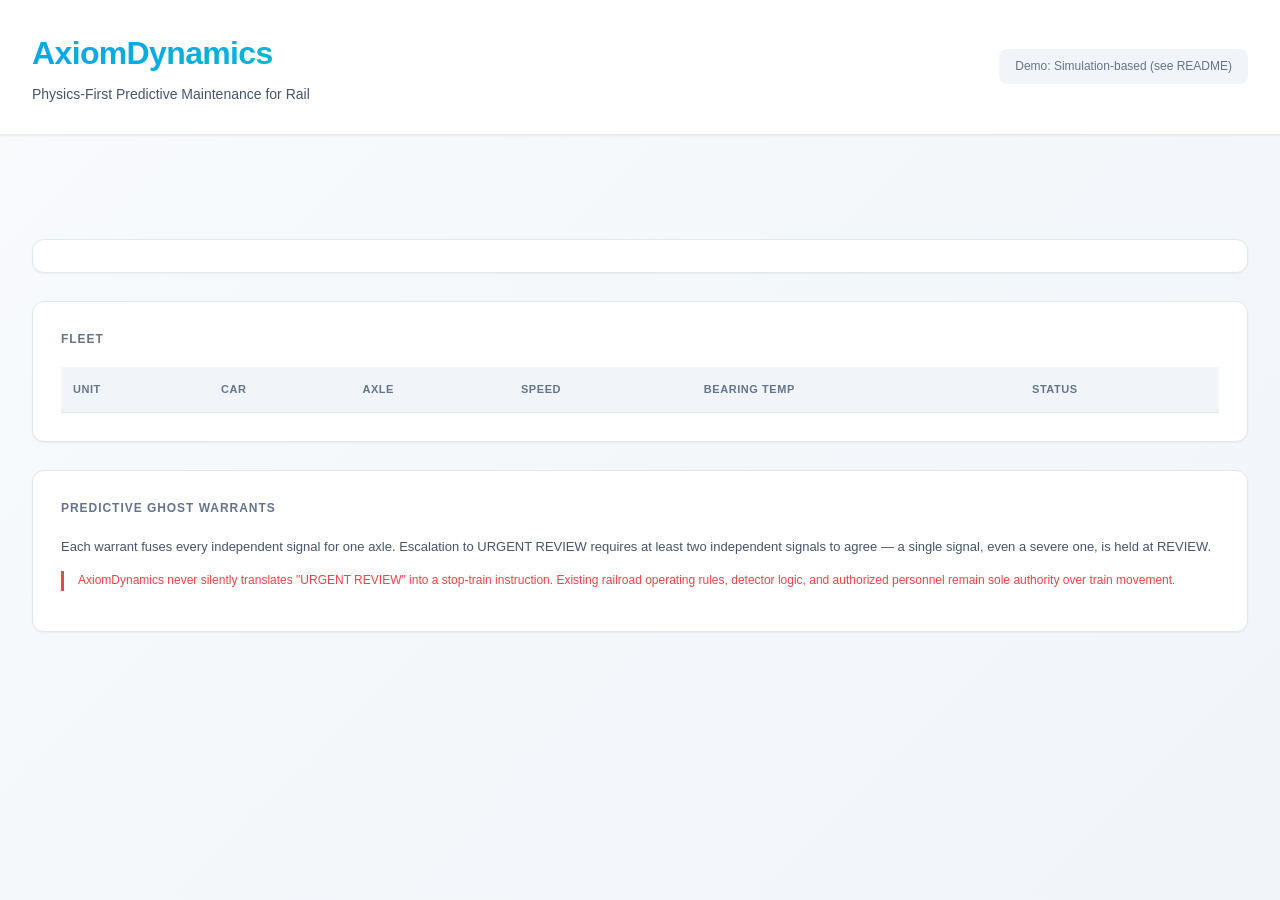
==== commit 07960154: "Add industry-specific SVG graphics: rail car icons, bearing indicators with temperature status, trac" ====
--- a/frontend/index.html
+++ b/frontend/index.html
@@ -24,7 +24,7 @@
     <div class="table-scroll">
       <table id="fleet-table">
         <thead>
-          <tr><th>Unit</th><th>Car</th><th>Axle</th><th>Speed</th><th>Peak Temp</th><th>Status</th></tr>
+          <tr><th>Unit</th><th>Car</th><th>Axle</th><th>Speed</th><th>Bearing Temp</th><th>Status</th></tr>
         </thead>
         <tbody id="fleet-tbody"></tbody>
       </table>
--- a/frontend/style.css
+++ b/frontend/style.css
@@ -491,6 +491,24 @@
   color: var(--text-muted);
 }
 
+/* --- SVG Icons & Inline Graphics --- */
+svg {
+  vertical-align: middle;
+  margin-right: 6px;
+}
+
+td svg {
+  margin-right: 8px;
+  flex-shrink: 0;
+}
+
+.kpi-card svg {
+  margin-right: 8px;
+  width: 28px;
+  height: 28px;
+  opacity: 0.8;
+}
+
 /* --- Responsive --- */
 @media (max-width: 768px) {
   main {
@@ -517,3 +535,4 @@
     width: 140px;
   }
 }
+
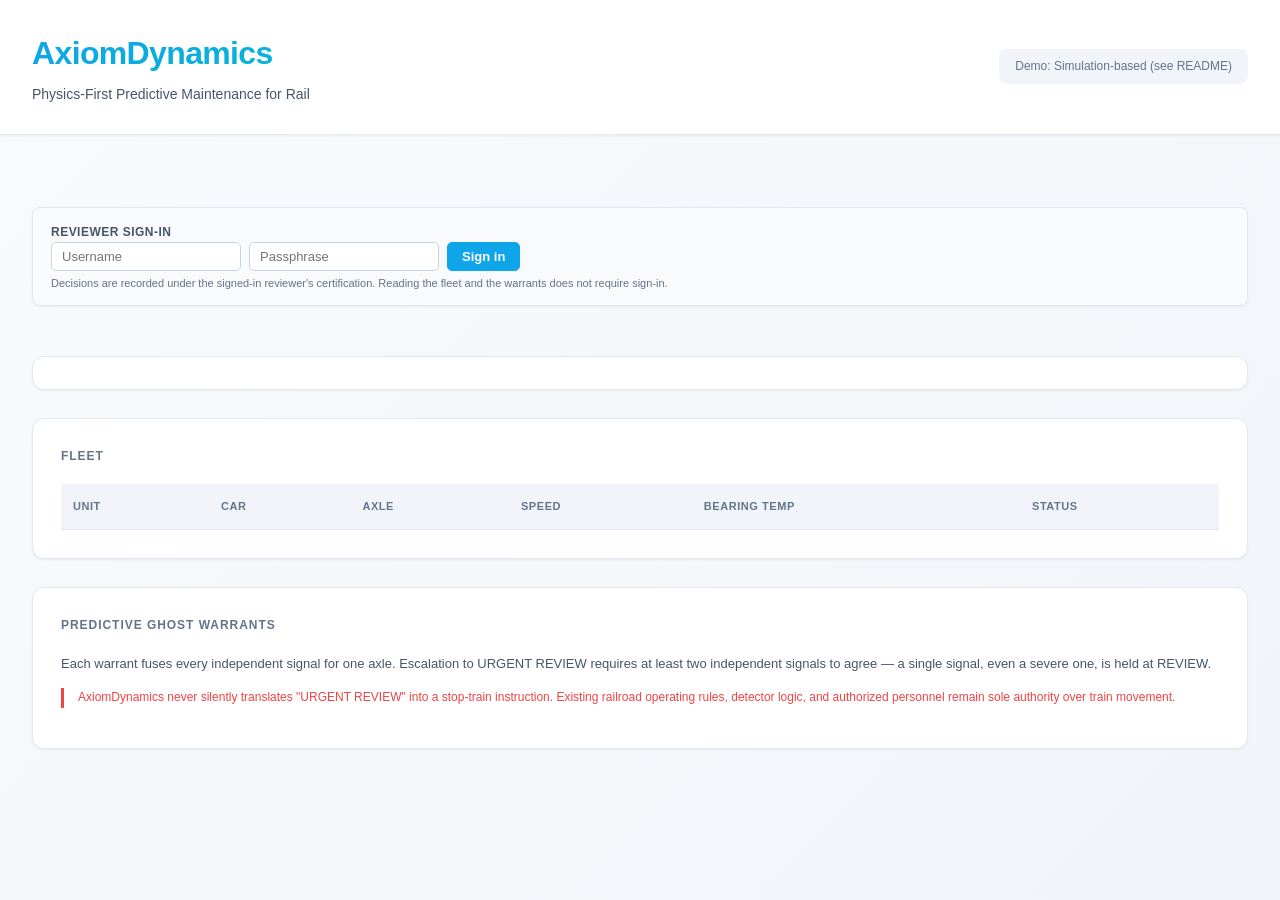
==== commit db569a48: "Gate disposition entry on an authenticated session (AD-2, entry half) The registry and attestations " ====
--- a/frontend/index.html
+++ b/frontend/index.html
@@ -1,66 +1,90 @@
-<!doctype html>
-<html lang="en">
-<head>
-<meta charset="utf-8" />
-<meta name="viewport" content="width=device-width, initial-scale=1" />
-<title>AxiomDynamics — Physics-First Predictive Maintenance</title>
-<link rel="stylesheet" href="style.css" />
-</head>
-<body>
-<header>
-  <div>
-    <h1>AxiomDynamics</h1>
-    <p class="subtitle">Physics-First Predictive Maintenance for Rail</p>
-  </div>
-  <p class="disclaimer">Demo: Simulation-based (see README)</p>
-</header>
-
-<main>
-  <div id="kpi-strip"></div>
-  <div id="kpi-note"></div>
-
-  <section id="fleet-panel">
-    <h2>Fleet</h2>
-    <div class="table-scroll">
-      <table id="fleet-table">
-        <thead>
-          <tr><th>Unit</th><th>Car</th><th>Axle</th><th>Speed</th><th>Bearing Temp</th><th>Status</th></tr>
-        </thead>
-        <tbody id="fleet-tbody"></tbody>
-      </table>
-    </div>
-  </section>
-
-  <section id="alerts-panel">
-    <h2>Predictive Ghost Warrants</h2>
-    <p class="summary">Each warrant fuses every independent signal for one axle. Escalation to URGENT REVIEW requires at least two independent signals to agree — a single signal, even a severe one, is held at REVIEW.</p>
-    <div id="alerts-list"></div>
-    <p class="guardrail-note">AxiomDynamics never silently translates "URGENT REVIEW" into a stop-train instruction. Existing railroad operating rules, detector logic, and authorized personnel remain sole authority over train movement.</p>
-  </section>
-
-  <section id="detail-panel" hidden>
-    <h2 id="detail-title"></h2>
-
-    <div class="chart-block">
-      <h3>Thermodynamics — rate-of-change (z-score) vs. legacy fixed threshold</h3>
-      <canvas id="chart-thermo" width="860" height="260"></canvas>
-      <p id="thermo-summary" class="summary"></p>
-    </div>
-
-    <div class="chart-block">
-      <h3>Acoustics — FFT spectrum vs. bearing defect frequencies (BPFO/BPFI/BSF/FTF)</h3>
-      <canvas id="chart-fft" width="860" height="260"></canvas>
-      <p id="fft-summary" class="summary"></p>
-    </div>
-
-    <div class="chart-block">
-      <h3>Kinematics — coasting profile (E<sub>k</sub> = &frac12; m v&sup2;)</h3>
-      <canvas id="chart-coast" width="860" height="260"></canvas>
-      <p id="coast-summary" class="summary"></p>
-    </div>
-  </section>
-</main>
-
-<script src="app.js"></script>
-</body>
-</html>
+<!doctype html>
+<html lang="en">
+<head>
+<meta charset="utf-8" />
+<meta name="viewport" content="width=device-width, initial-scale=1" />
+<title>AxiomDynamics — Physics-First Predictive Maintenance</title>
+<link rel="stylesheet" href="style.css" />
+</head>
+<body>
+<header>
+  <div>
+    <h1>AxiomDynamics</h1>
+    <p class="subtitle">Physics-First Predictive Maintenance for Rail</p>
+  </div>
+  <p class="disclaimer">Demo: Simulation-based (see README)</p>
+</header>
+
+<main>
+  <section id="session-bar">
+    <div id="session-signed-out">
+      <span class="session-label">Reviewer sign-in</span>
+      <form id="signin-form">
+        <input id="signin-username" type="text" placeholder="Username"
+               autocomplete="username" required />
+        <input id="signin-passphrase" type="password" placeholder="Passphrase"
+               autocomplete="current-password" required />
+        <button type="submit">Sign in</button>
+      </form>
+      <span id="signin-status" class="session-status"></span>
+      <p class="session-note">
+        Decisions are recorded under the signed-in reviewer's certification.
+        Reading the fleet and the warrants does not require sign-in.
+      </p>
+    </div>
+    <div id="session-signed-in" hidden>
+      <span class="session-label">Signed in as</span>
+      <span id="session-who"></span>
+      <span id="session-expiry" class="session-status"></span>
+      <button id="signout-btn" type="button">Sign out</button>
+    </div>
+  </section>
+
+  <div id="kpi-strip"></div>
+  <div id="kpi-note"></div>
+
+  <section id="fleet-panel">
+    <h2>Fleet</h2>
+    <div class="table-scroll">
+      <table id="fleet-table">
+        <thead>
+          <tr><th>Unit</th><th>Car</th><th>Axle</th><th>Speed</th><th>Bearing Temp</th><th>Status</th></tr>
+        </thead>
+        <tbody id="fleet-tbody"></tbody>
+      </table>
+    </div>
+  </section>
+
+  <section id="alerts-panel">
+    <h2>Predictive Ghost Warrants</h2>
+    <p class="summary">Each warrant fuses every independent signal for one axle. Escalation to URGENT REVIEW requires at least two independent signals to agree — a single signal, even a severe one, is held at REVIEW.</p>
+    <div id="alerts-list"></div>
+    <p class="guardrail-note">AxiomDynamics never silently translates "URGENT REVIEW" into a stop-train instruction. Existing railroad operating rules, detector logic, and authorized personnel remain sole authority over train movement.</p>
+  </section>
+
+  <section id="detail-panel" hidden>
+    <h2 id="detail-title"></h2>
+
+    <div class="chart-block">
+      <h3>Thermodynamics — rate-of-change (z-score) vs. legacy fixed threshold</h3>
+      <canvas id="chart-thermo" width="860" height="260"></canvas>
+      <p id="thermo-summary" class="summary"></p>
+    </div>
+
+    <div class="chart-block">
+      <h3>Acoustics — FFT spectrum vs. bearing defect frequencies (BPFO/BPFI/BSF/FTF)</h3>
+      <canvas id="chart-fft" width="860" height="260"></canvas>
+      <p id="fft-summary" class="summary"></p>
+    </div>
+
+    <div class="chart-block">
+      <h3>Kinematics — coasting profile (E<sub>k</sub> = &frac12; m v&sup2;)</h3>
+      <canvas id="chart-coast" width="860" height="260"></canvas>
+      <p id="coast-summary" class="summary"></p>
+    </div>
+  </section>
+</main>
+
+<script src="app.js"></script>
+</body>
+</html>
--- a/frontend/style.css
+++ b/frontend/style.css
@@ -1,538 +1,683 @@
-:root {
-  color-scheme: light;
-  --bg: #f8fafc;
-  --bg-secondary: #f1f5f9;
-  --card-bg: #ffffff;
-  --border: #e2e8f0;
-  --text-primary: #0f172a;
-  --text-secondary: #475569;
-  --text-muted: #64748b;
-  --accent-primary: #0ea5e9;
-  --accent-secondary: #06b6d4;
-  --success: #10b981;
-  --warning: #f59e0b;
-  --error: #ef4444;
-  --info: #3b82f6;
-  --radius: 12px;
-  --radius-sm: 8px;
-  --shadow-sm: 0 1px 2px 0 rgba(0, 0, 0, 0.05);
-  --shadow-md: 0 4px 6px -1px rgba(0, 0, 0, 0.1), 0 2px 4px -1px rgba(0, 0, 0, 0.06);
-  --shadow-lg: 0 10px 15px -3px rgba(0, 0, 0, 0.1), 0 4px 6px -2px rgba(0, 0, 0, 0.05);
-  font-family: -apple-system, BlinkMacSystemFont, "Segoe UI", "Helvetica Neue", sans-serif;
-  font-size: 14px;
-  line-height: 1.6;
-}
-
-* {
-  box-sizing: border-box;
-}
-
-html, body {
-  overflow-x: hidden;
-  max-width: 100%;
-}
-
-body {
-  background: linear-gradient(135deg, var(--bg) 0%, var(--bg-secondary) 100%);
-  color: var(--text-primary);
-  margin: 0;
-  padding: 0;
-  font-size: 14px;
-  line-height: 1.6;
-  min-height: 100vh;
-}
-
-main {
-  padding: 40px 32px;
-  max-width: 1600px;
-  margin: 0 auto;
-}
-
-.table-scroll {
-  overflow-x: auto;
-}
-
-/* --- Header --- */
-header {
-  background: var(--card-bg);
-  border-bottom: 1px solid var(--border);
-  padding: 28px 32px;
-  margin-bottom: 32px;
+:root {
+  color-scheme: light;
+  --bg: #f8fafc;
+  --bg-secondary: #f1f5f9;
+  --card-bg: #ffffff;
+  --border: #e2e8f0;
+  --text-primary: #0f172a;
+  --text-secondary: #475569;
+  --text-muted: #64748b;
+  --accent-primary: #0ea5e9;
+  --accent-secondary: #06b6d4;
+  --success: #10b981;
+  --warning: #f59e0b;
+  --error: #ef4444;
+  --info: #3b82f6;
+  --radius: 12px;
+  --radius-sm: 8px;
+  --shadow-sm: 0 1px 2px 0 rgba(0, 0, 0, 0.05);
+  --shadow-md: 0 4px 6px -1px rgba(0, 0, 0, 0.1), 0 2px 4px -1px rgba(0, 0, 0, 0.06);
+  --shadow-lg: 0 10px 15px -3px rgba(0, 0, 0, 0.1), 0 4px 6px -2px rgba(0, 0, 0, 0.05);
+  font-family: -apple-system, BlinkMacSystemFont, "Segoe UI", "Helvetica Neue", sans-serif;
+  font-size: 14px;
+  line-height: 1.6;
+}
+
+* {
+  box-sizing: border-box;
+}
+
+html, body {
+  overflow-x: hidden;
+  max-width: 100%;
+}
+
+body {
+  background: linear-gradient(135deg, var(--bg) 0%, var(--bg-secondary) 100%);
+  color: var(--text-primary);
+  margin: 0;
+  padding: 0;
+  font-size: 14px;
+  line-height: 1.6;
+  min-height: 100vh;
+}
+
+main {
+  padding: 40px 32px;
+  max-width: 1600px;
+  margin: 0 auto;
+}
+
+.table-scroll {
+  overflow-x: auto;
+}
+
+/* --- Header --- */
+header {
+  background: var(--card-bg);
+  border-bottom: 1px solid var(--border);
+  padding: 28px 32px;
+  margin-bottom: 32px;
+  display: flex;
+  align-items: center;
+  justify-content: space-between;
+  flex-wrap: wrap;
+  gap: 16px;
+  box-shadow: var(--shadow-sm);
+}
+
+h1 {
+  margin: 0;
+  font-size: 32px;
+  font-weight: 700;
+  letter-spacing: -0.02em;
+  color: var(--text-primary);
+  background: linear-gradient(135deg, var(--accent-primary) 0%, var(--accent-secondary) 100%);
+  -webkit-background-clip: text;
+  -webkit-text-fill-color: transparent;
+  background-clip: text;
+}
+
+.subtitle {
+  color: var(--text-secondary);
+  font-weight: 500;
+  font-size: 14px;
+  margin: 4px 0 0;
+}
+
+.disclaimer {
+  color: var(--text-muted);
+  font-size: 12px;
+  margin: 0;
+  padding: 8px 16px;
+  background: var(--bg-secondary);
+  border-radius: var(--radius-sm);
+}
+
+h2 {
+  font-size: 16px;
+  letter-spacing: 0.02em;
+  font-weight: 700;
+  color: var(--text-primary);
+  margin: 0 0 18px;
+  text-transform: uppercase;
+  letter-spacing: 0.08em;
+  font-size: 12px;
+  color: var(--text-muted);
+}
+
+h3 {
+  font-size: 14px;
+  color: var(--text-primary);
+  margin: 0 0 12px;
+  font-weight: 600;
+}
+
+section {
+  background: var(--card-bg);
+  border: 1px solid var(--border);
+  border-radius: var(--radius);
+  padding: 28px;
+  margin-bottom: 28px;
+  box-shadow: var(--shadow-sm);
+}
+
+/* --- KPI Strip (Hero) --- */
+#kpi-strip {
+  display: grid;
+  grid-template-columns: repeat(auto-fit, minmax(260px, 1fr));
+  gap: 20px;
+  margin-bottom: 32px;
+}
+
+.kpi-card {
+  background: var(--card-bg);
+  border: 1px solid var(--border);
+  border-radius: var(--radius);
+  padding: 24px;
+  box-shadow: var(--shadow-md);
+  display: flex;
+  flex-direction: column;
+  gap: 14px;
+  transition: all 0.3s ease;
+  position: relative;
+  overflow: hidden;
+}
+
+.kpi-card::before {
+  content: "";
+  position: absolute;
+  top: 0;
+  left: 0;
+  right: 0;
+  height: 4px;
+  background: linear-gradient(90deg, var(--accent-primary) 0%, var(--accent-secondary) 100%);
+}
+
+.kpi-card:hover {
+  box-shadow: var(--shadow-lg);
+  transform: translateY(-2px);
+}
+
+.kpi-label {
+  font-size: 11px;
+  letter-spacing: 0.1em;
+  text-transform: uppercase;
+  color: var(--text-muted);
+  font-weight: 700;
+}
+
+.kpi-value {
+  font-size: 36px;
+  font-weight: 700;
+  letter-spacing: -0.02em;
+  line-height: 1;
+  color: var(--text-primary);
+}
+
+.kpi-value.good {
+  color: var(--success);
+}
+
+.kpi-value.bad {
+  color: var(--error);
+}
+
+.kpi-value.accent {
+  color: var(--accent-primary);
+}
+
+.kpi-sub {
+  font-size: 12px;
+  color: var(--text-secondary);
+  line-height: 1.5;
+}
+
+#kpi-note {
+  background: var(--card-bg);
+  border: 1px solid var(--border);
+  border-radius: var(--radius);
+  padding: 16px 20px;
+  margin-bottom: 28px;
+  font-size: 12px;
+  color: var(--text-secondary);
+  box-shadow: var(--shadow-sm);
+}
+
+#kpi-note div {
+  margin-bottom: 8px;
+  line-height: 1.6;
+}
+
+#kpi-note div:last-child {
+  margin-bottom: 0;
+}
+
+/* --- Fleet Table --- */
+table {
+  width: 100%;
+  border-collapse: collapse;
+  font-size: 13px;
+}
+
+th, td {
+  text-align: left;
+  padding: 14px 12px;
+  border-bottom: 1px solid var(--border);
+}
+
+th {
+  color: var(--text-muted);
+  font-weight: 700;
+  font-size: 11px;
+  letter-spacing: 0.05em;
+  text-transform: uppercase;
+  background: var(--bg-secondary);
+  position: sticky;
+  top: 0;
+  z-index: 10;
+}
+
+tbody tr {
+  cursor: pointer;
+  transition: background 0.2s ease;
+}
+
+tbody tr:hover {
+  background: var(--bg-secondary);
+}
+
+tbody tr:active {
+  background: linear-gradient(90deg, rgba(14, 165, 233, 0.1) 0%, transparent 100%);
+}
+
+.badge {
+  display: inline-block;
+  padding: 6px 14px;
+  border-radius: 20px;
+  font-size: 11px;
+  font-weight: 700;
+  letter-spacing: 0.04em;
+  text-transform: uppercase;
+}
+
+.badge.normal,
+.badge.informational {
+  background: rgba(16, 185, 129, 0.12);
+  color: var(--success);
+}
+
+.badge.watch,
+.badge.review {
+  background: rgba(245, 158, 11, 0.12);
+  color: var(--warning);
+}
+
+.badge.warning {
+  background: rgba(245, 158, 11, 0.12);
+  color: var(--warning);
+}
+
+.badge.critical,
+.badge.urgentreview {
+  background: rgba(239, 68, 68, 0.12);
+  color: var(--error);
+}
+
+.corroborated-tag {
+  font-size: 10px;
+  color: var(--text-secondary);
+  margin-left: 12px;
+  border: 1px solid var(--border);
+  padding: 4px 12px;
+  border-radius: 20px;
+  font-weight: 600;
+  background: var(--bg-secondary);
+}
+
+/* --- Warrants (Alerts) --- */
+#alerts-panel {
+  background: var(--card-bg);
+  border: 1px solid var(--border);
+  border-radius: var(--radius);
+  padding: 28px;
+  margin-bottom: 28px;
+  box-shadow: var(--shadow-sm);
+}
+
+.warrant {
+  border-left: 4px solid transparent;
+  padding: 18px;
+  margin-bottom: 16px;
+  background: var(--bg-secondary);
+  border-radius: var(--radius-sm);
+  transition: all 0.2s ease;
+}
+
+.warrant:hover {
+  background: var(--bg);
+  box-shadow: var(--shadow-sm);
+}
+
+.warrant:last-child {
+  margin-bottom: 0;
+}
+
+.warrant.urgentreview {
+  border-left-color: var(--error);
+}
+
+.warrant.review {
+  border-left-color: var(--warning);
+}
+
+.warrant.informational {
+  border-left-color: var(--success);
+}
+
+.warrant-head {
+  display: flex;
+  gap: 12px;
+  align-items: baseline;
+  margin-bottom: 12px;
+  flex-wrap: wrap;
+}
+
+.warrant-head .advisory-id {
+  color: var(--text-muted);
+  font-family: "SF Mono", "Monaco", monospace;
+  font-size: 11px;
+  font-weight: 700;
+  letter-spacing: 0.02em;
+  background: var(--card-bg);
+  padding: 3px 8px;
+  border-radius: 4px;
+}
+
+.evidence-list {
+  list-style: none;
+  margin: 12px 0 0;
+  padding: 0;
+  font-size: 12px;
+  color: var(--text-secondary);
+}
+
+.evidence-list li {
+  padding: 6px 0;
+  line-height: 1.6;
+}
+
+.evidence-list li.flagged {
+  color: var(--text-primary);
+  font-weight: 500;
+}
+
+.guardrail-note {
+  font-size: 12px;
+  color: var(--error);
+  margin-top: 14px;
+  border-left: 3px solid var(--error);
+  padding-left: 14px;
+  line-height: 1.6;
+}
+
+.summary {
+  color: var(--text-secondary);
+  font-size: 13px;
+  margin: 0 0 12px;
+  line-height: 1.6;
+}
+
+/* --- Detail Panel --- */
+#detail-panel {
+  background: var(--card-bg);
+  border: 1px solid var(--border);
+  border-radius: var(--radius);
+  padding: 28px;
+  margin-bottom: 28px;
+  box-shadow: var(--shadow-sm);
+}
+
+#detail-panel[hidden] {
+  display: none;
+}
+
+#detail-title {
+  font-size: 18px;
+  font-weight: 700;
+  margin-bottom: 24px;
+  color: var(--text-primary);
+}
+
+.chart-block {
+  margin-bottom: 32px;
+}
+
+.chart-block:last-child {
+  margin-bottom: 0;
+}
+
+canvas {
+  background: var(--bg-secondary);
+  border: 1px solid var(--border);
+  border-radius: var(--radius-sm);
+  max-width: 100%;
+  display: block;
+}
+
+/* --- Forms & Buttons --- */
+.disposition-form {
+  display: flex;
+  gap: 12px;
+  align-items: center;
+  margin-top: 14px;
+  flex-wrap: wrap;
+  padding-top: 14px;
+  border-top: 1px solid var(--border);
+}
+
+.disposition-form input,
+.disposition-form select {
+  background: var(--card-bg);
+  border: 1px solid var(--border);
+  color: var(--text-primary);
+  padding: 8px 12px;
+  border-radius: var(--radius-sm);
+  font-size: 12px;
+  font-family: inherit;
+  transition: all 0.2s ease;
+}
+
+.disposition-form input:focus,
+.disposition-form select:focus {
+  outline: none;
+  border-color: var(--accent-primary);
+  box-shadow: 0 0 0 3px rgba(14, 165, 233, 0.1);
+}
+
+.disposition-form input::placeholder {
+  color: var(--text-muted);
+}
+
+.disposition-form input[type="text"] {
+  width: 180px;
+}
+
+.disposition-form button {
+  background: linear-gradient(135deg, var(--accent-primary) 0%, var(--accent-secondary) 100%);
+  color: white;
+  border: none;
+  padding: 9px 18px;
+  border-radius: var(--radius-sm);
+  font-size: 12px;
+  font-weight: 700;
+  cursor: pointer;
+  transition: all 0.2s ease;
+  letter-spacing: 0.02em;
+  box-shadow: var(--shadow-sm);
+}
+
+.disposition-form button:hover {
+  transform: translateY(-1px);
+  box-shadow: var(--shadow-md);
+}
+
+.disposition-form button:active {
+  transform: translateY(0);
+}
+
+.disposition-status {
+  font-size: 11px;
+  color: var(--text-muted);
+}
+
+/* --- Append-only decision trail (AD-3) --- */
+.disposition-history {
+  margin-top: 10px;
+  width: 100%;
+  font-size: 11px;
+}
+
+.disposition-history:empty {
+  margin-top: 0;
+}
+
+.disposition-history-head {
+  display: flex;
+  justify-content: space-between;
+  align-items: center;
+  padding: 6px 8px;
+  background: var(--bg-subtle, #f1f5f9);
+  border-radius: 4px 4px 0 0;
+  font-weight: 600;
+  color: var(--text-muted);
+  letter-spacing: 0.02em;
+}
+
+.chain-ok {
+  color: #065f46;
+  font-weight: 600;
+}
+
+.chain-bad {
+  color: #9b1c1c;
+  font-weight: 700;
+}
+
+.disposition-history-row {
+  display: grid;
+  grid-template-columns: 130px 1fr;
+  gap: 2px 10px;
+  padding: 6px 8px;
+  border-bottom: 1px solid var(--border, #e2e8f0);
+}
+
+.disposition-history-row:last-child {
+  border-bottom: none;
+}
+
+.dh-when {
+  color: var(--text-muted);
+  font-variant-numeric: tabular-nums;
+}
+
+.dh-who {
+  color: var(--text, #1e293b);
+}
+
+.dh-what {
+  grid-column: 1 / -1;
+  color: var(--text, #1e293b);
+}
+
+.dh-note {
+  grid-column: 1 / -1;
+  color: var(--text-muted);
+  font-style: italic;
+}
+
+/* --- SVG Icons & Inline Graphics --- */
+svg {
+  vertical-align: middle;
+  margin-right: 6px;
+}
+
+td svg {
+  margin-right: 8px;
+  flex-shrink: 0;
+}
+
+.kpi-card svg {
+  margin-right: 8px;
+  width: 28px;
+  height: 28px;
+  opacity: 0.8;
+}
+
+/* --- Responsive --- */
+@media (max-width: 768px) {
+  main {
+    padding: 20px 16px;
+  }
+
+  header {
+    padding: 20px 16px;
+  }
+
+  h1 {
+    font-size: 24px;
+  }
+
+  #kpi-strip {
+    grid-template-columns: 1fr;
+  }
+
+  section {
+    padding: 20px;
+  }
+
+  .disposition-form input[type="text"] {
+    width: 140px;
+  }
+}
+
+
+/* --- Session bar (AD-2: authenticated disposition entry) --- */
+#session-bar {
   display: flex;
   align-items: center;
-  justify-content: space-between;
+  gap: 12px;
   flex-wrap: wrap;
-  gap: 16px;
-  box-shadow: var(--shadow-sm);
-}
-
-h1 {
-  margin: 0;
-  font-size: 32px;
-  font-weight: 700;
-  letter-spacing: -0.02em;
-  color: var(--text-primary);
-  background: linear-gradient(135deg, var(--accent-primary) 0%, var(--accent-secondary) 100%);
-  -webkit-background-clip: text;
-  -webkit-text-fill-color: transparent;
-  background-clip: text;
-}
-
-.subtitle {
-  color: var(--text-secondary);
-  font-weight: 500;
-  font-size: 14px;
-  margin: 4px 0 0;
-}
-
-.disclaimer {
-  color: var(--text-muted);
+  padding: 12px 18px;
+  margin-bottom: 18px;
+  background: #f8fafc;
+  border: 1px solid #e2e8f0;
+  border-radius: 8px;
+}
+
+.session-label {
   font-size: 12px;
-  margin: 0;
-  padding: 8px 16px;
-  background: var(--bg-secondary);
-  border-radius: var(--radius-sm);
-}
-
-h2 {
-  font-size: 16px;
-  letter-spacing: 0.02em;
-  font-weight: 700;
-  color: var(--text-primary);
-  margin: 0 0 18px;
-  text-transform: uppercase;
-  letter-spacing: 0.08em;
-  font-size: 12px;
-  color: var(--text-muted);
-}
-
-h3 {
-  font-size: 14px;
-  color: var(--text-primary);
-  margin: 0 0 12px;
   font-weight: 600;
-}
-
-section {
-  background: var(--card-bg);
-  border: 1px solid var(--border);
-  border-radius: var(--radius);
-  padding: 28px;
-  margin-bottom: 28px;
-  box-shadow: var(--shadow-sm);
-}
-
-/* --- KPI Strip (Hero) --- */
-#kpi-strip {
-  display: grid;
-  grid-template-columns: repeat(auto-fit, minmax(260px, 1fr));
-  gap: 20px;
-  margin-bottom: 32px;
-}
-
-.kpi-card {
-  background: var(--card-bg);
-  border: 1px solid var(--border);
-  border-radius: var(--radius);
-  padding: 24px;
-  box-shadow: var(--shadow-md);
-  display: flex;
-  flex-direction: column;
-  gap: 14px;
-  transition: all 0.3s ease;
-  position: relative;
-  overflow: hidden;
-}
-
-.kpi-card::before {
-  content: "";
-  position: absolute;
-  top: 0;
-  left: 0;
-  right: 0;
-  height: 4px;
-  background: linear-gradient(90deg, var(--accent-primary) 0%, var(--accent-secondary) 100%);
-}
-
-.kpi-card:hover {
-  box-shadow: var(--shadow-lg);
-  transform: translateY(-2px);
-}
-
-.kpi-label {
-  font-size: 11px;
-  letter-spacing: 0.1em;
-  text-transform: uppercase;
-  color: var(--text-muted);
-  font-weight: 700;
-}
-
-.kpi-value {
-  font-size: 36px;
-  font-weight: 700;
-  letter-spacing: -0.02em;
-  line-height: 1;
-  color: var(--text-primary);
-}
-
-.kpi-value.good {
-  color: var(--success);
-}
-
-.kpi-value.bad {
-  color: var(--error);
-}
-
-.kpi-value.accent {
-  color: var(--accent-primary);
-}
-
-.kpi-sub {
-  font-size: 12px;
-  color: var(--text-secondary);
-  line-height: 1.5;
-}
-
-#kpi-note {
-  background: var(--card-bg);
-  border: 1px solid var(--border);
-  border-radius: var(--radius);
-  padding: 16px 20px;
-  margin-bottom: 28px;
-  font-size: 12px;
-  color: var(--text-secondary);
-  box-shadow: var(--shadow-sm);
-}
-
-#kpi-note div {
-  margin-bottom: 8px;
-  line-height: 1.6;
-}
-
-#kpi-note div:last-child {
-  margin-bottom: 0;
-}
-
-/* --- Fleet Table --- */
-table {
-  width: 100%;
-  border-collapse: collapse;
-  font-size: 13px;
-}
-
-th, td {
-  text-align: left;
-  padding: 14px 12px;
-  border-bottom: 1px solid var(--border);
-}
-
-th {
-  color: var(--text-muted);
-  font-weight: 700;
-  font-size: 11px;
-  letter-spacing: 0.05em;
-  text-transform: uppercase;
-  background: var(--bg-secondary);
-  position: sticky;
-  top: 0;
-  z-index: 10;
-}
-
-tbody tr {
-  cursor: pointer;
-  transition: background 0.2s ease;
-}
-
-tbody tr:hover {
-  background: var(--bg-secondary);
-}
-
-tbody tr:active {
-  background: linear-gradient(90deg, rgba(14, 165, 233, 0.1) 0%, transparent 100%);
-}
-
-.badge {
-  display: inline-block;
-  padding: 6px 14px;
-  border-radius: 20px;
-  font-size: 11px;
-  font-weight: 700;
   letter-spacing: 0.04em;
   text-transform: uppercase;
-}
-
-.badge.normal,
-.badge.informational {
-  background: rgba(16, 185, 129, 0.12);
-  color: var(--success);
-}
-
-.badge.watch,
-.badge.review {
-  background: rgba(245, 158, 11, 0.12);
-  color: var(--warning);
-}
-
-.badge.warning {
-  background: rgba(245, 158, 11, 0.12);
-  color: var(--warning);
-}
-
-.badge.critical,
-.badge.urgentreview {
-  background: rgba(239, 68, 68, 0.12);
-  color: var(--error);
-}
-
-.corroborated-tag {
-  font-size: 10px;
-  color: var(--text-secondary);
-  margin-left: 12px;
-  border: 1px solid var(--border);
-  padding: 4px 12px;
-  border-radius: 20px;
+  color: #475569;
+}
+
+#signin-form {
+  display: flex;
+  gap: 8px;
+  align-items: center;
+  flex-wrap: wrap;
+}
+
+#signin-form input {
+  padding: 6px 10px;
+  border: 1px solid #cbd5e1;
+  border-radius: 5px;
+  font-size: 13px;
+  min-width: 140px;
+}
+
+#signin-form button,
+#signout-btn {
+  padding: 6px 14px;
+  border: 1px solid #0ea5e9;
+  border-radius: 5px;
+  background: #0ea5e9;
+  color: #fff;
+  font-size: 13px;
   font-weight: 600;
-  background: var(--bg-secondary);
-}
-
-/* --- Warrants (Alerts) --- */
-#alerts-panel {
-  background: var(--card-bg);
-  border: 1px solid var(--border);
-  border-radius: var(--radius);
-  padding: 28px;
-  margin-bottom: 28px;
-  box-shadow: var(--shadow-sm);
-}
-
-.warrant {
-  border-left: 4px solid transparent;
-  padding: 18px;
-  margin-bottom: 16px;
-  background: var(--bg-secondary);
-  border-radius: var(--radius-sm);
-  transition: all 0.2s ease;
-}
-
-.warrant:hover {
-  background: var(--bg);
-  box-shadow: var(--shadow-sm);
-}
-
-.warrant:last-child {
-  margin-bottom: 0;
-}
-
-.warrant.urgentreview {
-  border-left-color: var(--error);
-}
-
-.warrant.review {
-  border-left-color: var(--warning);
-}
-
-.warrant.informational {
-  border-left-color: var(--success);
-}
-
-.warrant-head {
-  display: flex;
-  gap: 12px;
-  align-items: baseline;
-  margin-bottom: 12px;
-  flex-wrap: wrap;
-}
-
-.warrant-head .advisory-id {
-  color: var(--text-muted);
-  font-family: "SF Mono", "Monaco", monospace;
+  cursor: pointer;
+}
+
+#signout-btn {
+  background: #fff;
+  color: #0ea5e9;
+}
+
+.session-status {
+  font-size: 12px;
+  color: #b91c1c;
+}
+
+.session-note {
+  flex-basis: 100%;
+  margin: 4px 0 0;
   font-size: 11px;
-  font-weight: 700;
-  letter-spacing: 0.02em;
-  background: var(--card-bg);
-  padding: 3px 8px;
-  border-radius: 4px;
-}
-
-.evidence-list {
-  list-style: none;
-  margin: 12px 0 0;
-  padding: 0;
+  color: #64748b;
+}
+
+#session-who {
+  font-size: 13px;
+  font-weight: 600;
+  color: #0f172a;
+}
+
+.disposition-who {
   font-size: 12px;
-  color: var(--text-secondary);
-}
-
-.evidence-list li {
-  padding: 6px 0;
-  line-height: 1.6;
-}
-
-.evidence-list li.flagged {
-  color: var(--text-primary);
-  font-weight: 500;
-}
-
-.guardrail-note {
-  font-size: 12px;
-  color: var(--error);
-  margin-top: 14px;
-  border-left: 3px solid var(--error);
-  padding-left: 14px;
-  line-height: 1.6;
-}
-
-.summary {
-  color: var(--text-secondary);
-  font-size: 13px;
-  margin: 0 0 12px;
-  line-height: 1.6;
-}
-
-/* --- Detail Panel --- */
-#detail-panel {
-  background: var(--card-bg);
-  border: 1px solid var(--border);
-  border-radius: var(--radius);
-  padding: 28px;
-  margin-bottom: 28px;
-  box-shadow: var(--shadow-sm);
-}
-
-#detail-panel[hidden] {
-  display: none;
-}
-
-#detail-title {
-  font-size: 18px;
-  font-weight: 700;
-  margin-bottom: 24px;
-  color: var(--text-primary);
-}
-
-.chart-block {
-  margin-bottom: 32px;
-}
-
-.chart-block:last-child {
-  margin-bottom: 0;
-}
-
-canvas {
-  background: var(--bg-secondary);
-  border: 1px solid var(--border);
-  border-radius: var(--radius-sm);
-  max-width: 100%;
-  display: block;
-}
-
-/* --- Forms & Buttons --- */
-.disposition-form {
-  display: flex;
-  gap: 12px;
-  align-items: center;
-  margin-top: 14px;
-  flex-wrap: wrap;
-  padding-top: 14px;
-  border-top: 1px solid var(--border);
-}
-
-.disposition-form input,
-.disposition-form select {
-  background: var(--card-bg);
-  border: 1px solid var(--border);
-  color: var(--text-primary);
-  padding: 8px 12px;
-  border-radius: var(--radius-sm);
-  font-size: 12px;
-  font-family: inherit;
-  transition: all 0.2s ease;
-}
-
-.disposition-form input:focus,
-.disposition-form select:focus {
-  outline: none;
-  border-color: var(--accent-primary);
-  box-shadow: 0 0 0 3px rgba(14, 165, 233, 0.1);
-}
-
-.disposition-form input::placeholder {
-  color: var(--text-muted);
-}
-
-.disposition-form input[type="text"] {
-  width: 180px;
-}
-
-.disposition-form button {
-  background: linear-gradient(135deg, var(--accent-primary) 0%, var(--accent-secondary) 100%);
-  color: white;
-  border: none;
-  padding: 9px 18px;
-  border-radius: var(--radius-sm);
-  font-size: 12px;
-  font-weight: 700;
-  cursor: pointer;
-  transition: all 0.2s ease;
-  letter-spacing: 0.02em;
-  box-shadow: var(--shadow-sm);
-}
-
-.disposition-form button:hover {
-  transform: translateY(-1px);
-  box-shadow: var(--shadow-md);
-}
-
-.disposition-form button:active {
-  transform: translateY(0);
-}
-
-.disposition-status {
-  font-size: 11px;
-  color: var(--text-muted);
-}
-
-/* --- SVG Icons & Inline Graphics --- */
-svg {
-  vertical-align: middle;
-  margin-right: 6px;
-}
-
-td svg {
-  margin-right: 8px;
-  flex-shrink: 0;
-}
-
-.kpi-card svg {
-  margin-right: 8px;
-  width: 28px;
-  height: 28px;
-  opacity: 0.8;
-}
-
-/* --- Responsive --- */
-@media (max-width: 768px) {
-  main {
-    padding: 20px 16px;
-  }
-
-  header {
-    padding: 20px 16px;
-  }
-
-  h1 {
-    font-size: 24px;
-  }
-
-  #kpi-strip {
-    grid-template-columns: 1fr;
-  }
-
-  section {
-    padding: 20px;
-  }
-
-  .disposition-form input[type="text"] {
-    width: 140px;
-  }
-}
-
+  font-weight: 600;
+  padding: 4px 0;
+}
+
+.disposition-who.signed-in { color: #047857; }
+.disposition-who.signed-out { color: #b91c1c; }
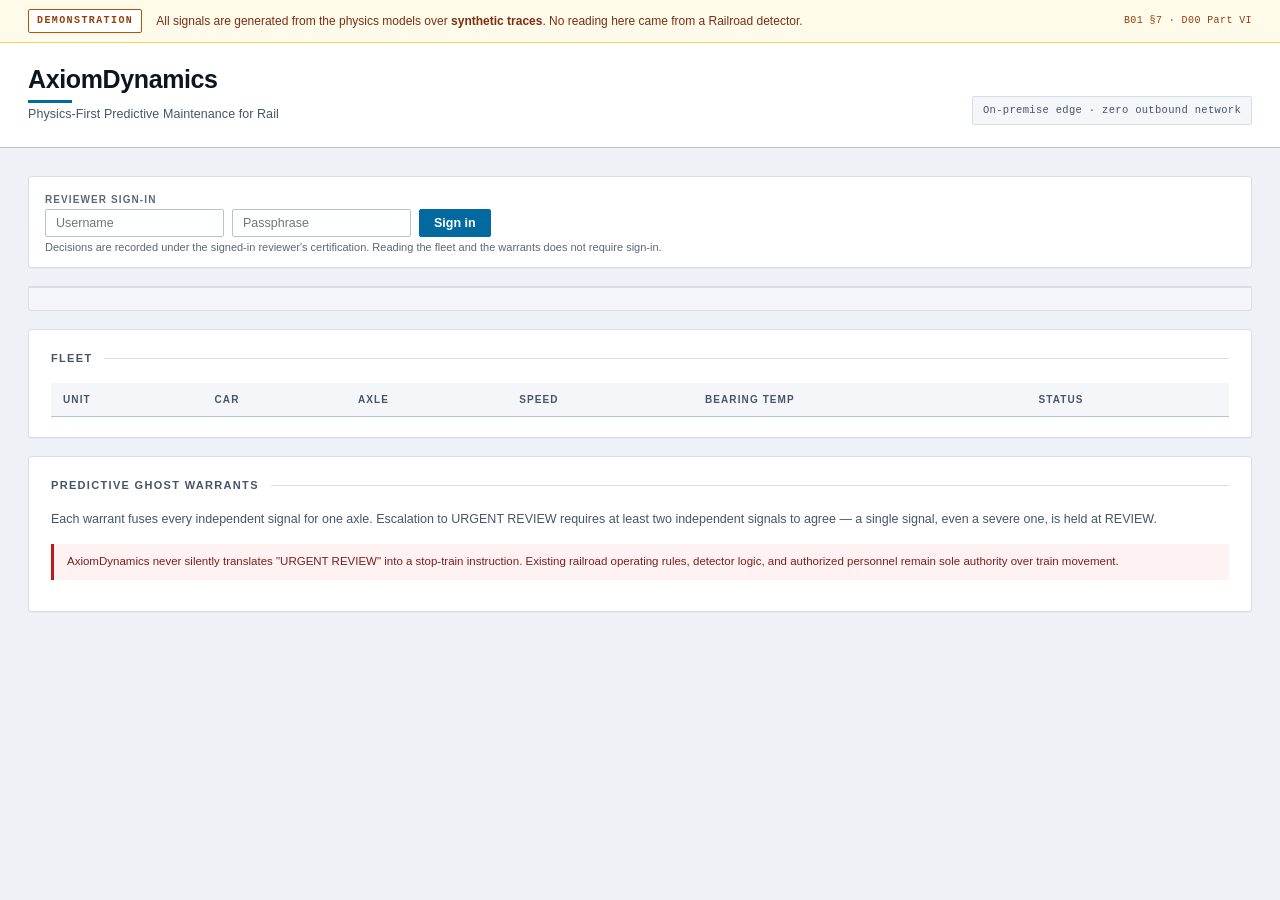
==== commit 44a148f0: "Enterprise dashboard pass: measured palette, a real icon sprite, no colour-only state A visual overh" ====
--- a/frontend/index.html
+++ b/frontend/index.html
@@ -7,12 +7,32 @@
 <link rel="stylesheet" href="style.css" />
 </head>
 <body>
+
+<!--
+  The demonstration band. It is not a footnote and it is not dismissible: every
+  number on this dashboard is computed from physics equations over synthetic
+  traces, not from a Railroad reading. D00 Part VI calls this the largest gap in
+  the docket, and a dashboard that looks authoritative without saying so would be
+  exactly the drift that table exists to prevent. The band goes above the header
+  so it is the first thing rendered and survives any screenshot.
+-->
+<div id="demo-band" role="status" aria-label="Demonstration data notice">
+  <span class="demo-band-tag">DEMONSTRATION</span>
+  <span class="demo-band-text">
+    All signals are generated from the physics models over <strong>synthetic traces</strong>.
+    No reading here came from a Railroad detector.
+  </span>
+  <span class="demo-band-ref">B01 §7 · D00 Part VI</span>
+</div>
+
 <header>
-  <div>
+  <div class="brand">
     <h1>AxiomDynamics</h1>
     <p class="subtitle">Physics-First Predictive Maintenance for Rail</p>
   </div>
-  <p class="disclaimer">Demo: Simulation-based (see README)</p>
+  <div class="header-meta">
+    <span class="header-mode">On-premise edge · zero outbound network</span>
+  </div>
 </header>
 
 <main>
@@ -26,7 +46,7 @@
                autocomplete="current-password" required />
         <button type="submit">Sign in</button>
       </form>
-      <span id="signin-status" class="session-status"></span>
+      <span id="signin-status" class="session-status" role="status"></span>
       <p class="session-note">
         Decisions are recorded under the signed-in reviewer's certification.
         Reading the fleet and the warrants does not require sign-in.
@@ -35,7 +55,7 @@
     <div id="session-signed-in" hidden>
       <span class="session-label">Signed in as</span>
       <span id="session-who"></span>
-      <span id="session-expiry" class="session-status"></span>
+      <span id="session-expiry" class="session-status" role="status"></span>
       <button id="signout-btn" type="button">Sign out</button>
     </div>
   </section>
@@ -43,48 +63,49 @@
   <div id="kpi-strip"></div>
   <div id="kpi-note"></div>
 
-  <section id="fleet-panel">
-    <h2>Fleet</h2>
+  <section id="fleet-panel" aria-labelledby="fleet-heading">
+    <h2 id="fleet-heading">Fleet</h2>
     <div class="table-scroll">
       <table id="fleet-table">
         <thead>
-          <tr><th>Unit</th><th>Car</th><th>Axle</th><th>Speed</th><th>Bearing Temp</th><th>Status</th></tr>
+          <tr><th scope="col">Unit</th><th scope="col">Car</th><th scope="col">Axle</th><th scope="col">Speed</th><th scope="col">Bearing Temp</th><th scope="col">Status</th></tr>
         </thead>
         <tbody id="fleet-tbody"></tbody>
       </table>
     </div>
   </section>
 
-  <section id="alerts-panel">
-    <h2>Predictive Ghost Warrants</h2>
+  <section id="alerts-panel" aria-labelledby="alerts-heading">
+    <h2 id="alerts-heading">Predictive Ghost Warrants</h2>
     <p class="summary">Each warrant fuses every independent signal for one axle. Escalation to URGENT REVIEW requires at least two independent signals to agree — a single signal, even a severe one, is held at REVIEW.</p>
     <div id="alerts-list"></div>
     <p class="guardrail-note">AxiomDynamics never silently translates "URGENT REVIEW" into a stop-train instruction. Existing railroad operating rules, detector logic, and authorized personnel remain sole authority over train movement.</p>
   </section>
 
-  <section id="detail-panel" hidden>
+  <section id="detail-panel" hidden aria-labelledby="detail-title">
     <h2 id="detail-title"></h2>
 
     <div class="chart-block">
       <h3>Thermodynamics — rate-of-change (z-score) vs. legacy fixed threshold</h3>
-      <canvas id="chart-thermo" width="860" height="260"></canvas>
+      <canvas id="chart-thermo" width="860" height="260" role="img" aria-label="Thermodynamics rate-of-change chart"></canvas>
       <p id="thermo-summary" class="summary"></p>
     </div>
 
     <div class="chart-block">
       <h3>Acoustics — FFT spectrum vs. bearing defect frequencies (BPFO/BPFI/BSF/FTF)</h3>
-      <canvas id="chart-fft" width="860" height="260"></canvas>
+      <canvas id="chart-fft" width="860" height="260" role="img" aria-label="Acoustic FFT spectrum chart"></canvas>
       <p id="fft-summary" class="summary"></p>
     </div>
 
     <div class="chart-block">
       <h3>Kinematics — coasting profile (E<sub>k</sub> = &frac12; m v&sup2;)</h3>
-      <canvas id="chart-coast" width="860" height="260"></canvas>
+      <canvas id="chart-coast" width="860" height="260" role="img" aria-label="Kinematics coasting profile chart"></canvas>
       <p id="coast-summary" class="summary"></p>
     </div>
   </section>
 </main>
 
+<script src="icons.js"></script>
 <script src="app.js"></script>
 </body>
 </html>
--- a/frontend/style.css
+++ b/frontend/style.css
@@ -1,31 +1,66 @@
+/* AxiomDynamics dashboard.
+ *
+ * Design direction: an operations console, not a marketing page. The reference
+ * point is a dispatch tower's tooling — dense, flat, high-contrast, and honest
+ * about its own state. So: near-square corners, hairline rules instead of drop
+ * shadows, tabular numerals everywhere a number can change, and a single
+ * saturated accent reserved for state rather than decoration.
+ *
+ * Every colour token below is chosen by MEASURED CONTRAST against the surface it
+ * sits on (WCAG 2.1 relative luminance), not by taste. The previous palette's
+ * accent (#0ea5e9) measured 2.77:1 on white and its warning (#f59e0b) 2.15:1 —
+ * both fail AA for text (4.5:1). The ratios are recorded beside each token so the
+ * next person can re-check them rather than trusting this comment.
+ */
+
 :root {
   color-scheme: light;
-  --bg: #f8fafc;
-  --bg-secondary: #f1f5f9;
-  --card-bg: #ffffff;
-  --border: #e2e8f0;
-  --text-primary: #0f172a;
-  --text-secondary: #475569;
-  --text-muted: #64748b;
-  --accent-primary: #0ea5e9;
-  --accent-secondary: #06b6d4;
-  --success: #10b981;
-  --warning: #f59e0b;
-  --error: #ef4444;
-  --info: #3b82f6;
-  --radius: 12px;
-  --radius-sm: 8px;
-  --shadow-sm: 0 1px 2px 0 rgba(0, 0, 0, 0.05);
-  --shadow-md: 0 4px 6px -1px rgba(0, 0, 0, 0.1), 0 2px 4px -1px rgba(0, 0, 0, 0.06);
-  --shadow-lg: 0 10px 15px -3px rgba(0, 0, 0, 0.1), 0 4px 6px -2px rgba(0, 0, 0, 0.05);
-  font-family: -apple-system, BlinkMacSystemFont, "Segoe UI", "Helvetica Neue", sans-serif;
+
+  /* --- Surfaces --- */
+  --bg: #eef1f5;
+  --surface: #ffffff;
+  --surface-sunken: #f4f6f9;
+  --surface-raised: #ffffff;
+  --rule: #d8dee7;
+  --rule-strong: #b9c3d0;
+
+  /* --- Text. Ratios on white / on --surface-sunken --- */
+  --ink: #0d1520;          /* 18.34:1 / 16.94:1 */
+  --ink-secondary: #475569; /*  7.58:1 /  7.00:1 */
+  --ink-muted: #5b6878;    /*  5.68:1 /  5.25:1 -- was #64748b at 4.76:1 */
+
+  /* --- State accents. Each is AA for text on white and on its own 8% tint. --- */
+  --accent: #0369a1;        /*  5.93:1  primary action, links, focus */
+  --accent-deep: #0c4a6e;   /*  9.46:1  accent on a tint, headings */
+  --ok: #047857;            /*  5.48:1  normal / chain-ok / signed-in */
+  --warn: #b45309;          /*  5.02:1  watch / review */
+  --bad: #b91c1c;           /*  6.47:1  critical / urgent review */
+  --info: #1d4ed8;          /*  6.70:1 */
+
+  /* --- Tints behind badges. Text colour on each is verified above. --- */
+  --ok-tint: #ecfdf5;
+  --warn-tint: #fffbeb;
+  --bad-tint: #fef2f2;
+  --accent-tint: #eff6ff;
+
+  /* --- Geometry: near-square. A console is not a brochure. --- */
+  --radius: 3px;
+  --radius-sm: 2px;
+  --rule-w: 1px;
+
+  /* --- Type --- */
+  --font-ui: -apple-system, BlinkMacSystemFont, "Segoe UI", "Helvetica Neue", Arial, sans-serif;
+  --font-mono: "SF Mono", "Cascadia Mono", "Roboto Mono", Consolas, "Liberation Mono", monospace;
+
+  /* --- Elevation: one level only. Depth is expressed by rule weight. --- */
+  --lift: 0 1px 0 0 rgba(13, 21, 32, 0.04);
+
+  font-family: var(--font-ui);
   font-size: 14px;
-  line-height: 1.6;
-}
-
-* {
-  box-sizing: border-box;
-}
+  line-height: 1.55;
+}
+
+* { box-sizing: border-box; }
 
 html, body {
   overflow-x: hidden;
@@ -33,187 +68,267 @@
 }
 
 body {
-  background: linear-gradient(135deg, var(--bg) 0%, var(--bg-secondary) 100%);
-  color: var(--text-primary);
+  background: var(--bg);
+  color: var(--ink);
   margin: 0;
   padding: 0;
   font-size: 14px;
-  line-height: 1.6;
+  line-height: 1.55;
   min-height: 100vh;
+  -webkit-font-smoothing: antialiased;
 }
 
 main {
-  padding: 40px 32px;
-  max-width: 1600px;
+  padding: 28px 28px 56px;
+  max-width: 1560px;
   margin: 0 auto;
 }
 
-.table-scroll {
-  overflow-x: auto;
-}
-
-/* --- Header --- */
+/* ---------------------------------------------------------------------------
+   Demonstration band. Deliberately the first element and deliberately loud:
+   this is the one piece of chrome that must be impossible to crop out of a
+   screenshot without noticing you did it.
+   --------------------------------------------------------------------------- */
+#demo-band {
+  display: flex;
+  align-items: center;
+  gap: 14px;
+  flex-wrap: wrap;
+  padding: 9px 28px;
+  background: #fffbeb;
+  border-bottom: 1px solid #fcd34d;
+  font-size: 12px;
+  color: #7c2d12; /* 9.04:1 on the band */
+}
+
+.demo-band-tag {
+  font-family: var(--font-mono);
+  font-size: 10px;
+  font-weight: 700;
+  letter-spacing: 0.14em;
+  padding: 3px 8px;
+  border: 1px solid #b45309; /* 4.84:1 */
+  border-radius: var(--radius-sm);
+  color: #92400e;
+  background: #ffffff;
+  white-space: nowrap;
+}
+
+.demo-band-text { flex: 1 1 340px; line-height: 1.5; }
+.demo-band-text strong { font-weight: 700; }
+
+.demo-band-ref {
+  font-family: var(--font-mono);
+  font-size: 10px;
+  color: #92400e;
+  letter-spacing: 0.04em;
+  white-space: nowrap;
+}
+
+/* --- Header ------------------------------------------------------------- */
 header {
-  background: var(--card-bg);
-  border-bottom: 1px solid var(--border);
-  padding: 28px 32px;
-  margin-bottom: 32px;
-  display: flex;
-  align-items: center;
+  background: var(--surface);
+  border-bottom: var(--rule-w) solid var(--rule-strong);
+  padding: 22px 28px;
+  display: flex;
+  align-items: flex-end;
   justify-content: space-between;
   flex-wrap: wrap;
-  gap: 16px;
-  box-shadow: var(--shadow-sm);
-}
+  gap: 14px;
+}
+
+.brand { display: flex; flex-direction: column; gap: 2px; }
 
 h1 {
   margin: 0;
-  font-size: 32px;
-  font-weight: 700;
-  letter-spacing: -0.02em;
-  color: var(--text-primary);
-  background: linear-gradient(135deg, var(--accent-primary) 0%, var(--accent-secondary) 100%);
-  -webkit-background-clip: text;
-  -webkit-text-fill-color: transparent;
-  background-clip: text;
+  font-size: 25px;
+  font-weight: 700;
+  letter-spacing: -0.015em;
+  color: var(--ink);
+  line-height: 1.15;
+}
+
+/* A short accent rule under the wordmark instead of a gradient-filled logotype.
+   The gradient-on-text treatment is the single most templated-looking element a
+   dashboard can carry, and it also drops the wordmark below AA contrast. */
+h1::after {
+  content: "";
+  display: block;
+  width: 44px;
+  height: 3px;
+  margin-top: 7px;
+  background: var(--accent);
 }
 
 .subtitle {
-  color: var(--text-secondary);
+  color: var(--ink-secondary);
   font-weight: 500;
-  font-size: 14px;
-  margin: 4px 0 0;
-}
-
-.disclaimer {
-  color: var(--text-muted);
+  font-size: 12.5px;
+  margin: 0;
+  letter-spacing: 0.005em;
+}
+
+.header-meta {
+  display: flex;
+  align-items: center;
+  gap: 10px;
+}
+
+.header-mode {
+  font-family: var(--font-mono);
+  font-size: 10.5px;
+  letter-spacing: 0.03em;
+  color: var(--ink-secondary);
+  background: var(--surface-sunken);
+  border: var(--rule-w) solid var(--rule);
+  border-radius: var(--radius-sm);
+  padding: 5px 10px;
+  white-space: nowrap;
+}
+
+/* --- Section headings: a label with a rule running to the edge -------------- */
+h2 {
+  font-size: 11px;
+  letter-spacing: 0.12em;
+  text-transform: uppercase;
+  font-weight: 700;
+  color: var(--ink-secondary);
+  margin: 0 0 16px;
+  display: flex;
+  align-items: center;
+  gap: 12px;
+}
+
+h2::after {
+  content: "";
+  flex: 1;
+  height: 1px;
+  background: var(--rule);
+}
+
+h3 {
   font-size: 12px;
-  margin: 0;
-  padding: 8px 16px;
-  background: var(--bg-secondary);
-  border-radius: var(--radius-sm);
-}
-
-h2 {
-  font-size: 16px;
-  letter-spacing: 0.02em;
-  font-weight: 700;
-  color: var(--text-primary);
-  margin: 0 0 18px;
-  text-transform: uppercase;
-  letter-spacing: 0.08em;
-  font-size: 12px;
-  color: var(--text-muted);
-}
-
-h3 {
-  font-size: 14px;
-  color: var(--text-primary);
-  margin: 0 0 12px;
-  font-weight: 600;
+  color: var(--ink);
+  margin: 0 0 10px;
+  font-weight: 650;
+  letter-spacing: 0.005em;
 }
 
 section {
-  background: var(--card-bg);
-  border: 1px solid var(--border);
+  background: var(--surface);
+  border: var(--rule-w) solid var(--rule);
   border-radius: var(--radius);
-  padding: 28px;
-  margin-bottom: 28px;
-  box-shadow: var(--shadow-sm);
-}
-
-/* --- KPI Strip (Hero) --- */
+  padding: 20px 22px;
+  margin-bottom: 18px;
+  box-shadow: var(--lift);
+}
+
+/* --- KPI strip ----------------------------------------------------------- */
 #kpi-strip {
   display: grid;
-  grid-template-columns: repeat(auto-fit, minmax(260px, 1fr));
-  gap: 20px;
-  margin-bottom: 32px;
+  grid-template-columns: repeat(auto-fit, minmax(250px, 1fr));
+  gap: 1px;                       /* hairline gutters: a strip, not four cards */
+  margin-bottom: 0;
+  background: var(--rule);
+  border: var(--rule-w) solid var(--rule);
+  border-radius: var(--radius);
+  overflow: hidden;
 }
 
 .kpi-card {
-  background: var(--card-bg);
-  border: 1px solid var(--border);
-  border-radius: var(--radius);
-  padding: 24px;
-  box-shadow: var(--shadow-md);
+  background: var(--surface);
+  padding: 16px 18px 18px;
   display: flex;
   flex-direction: column;
-  gap: 14px;
-  transition: all 0.3s ease;
+  gap: 6px;
   position: relative;
-  overflow: hidden;
-}
-
+  transition: background 0.15s ease;
+}
+
+.kpi-card:hover { background: var(--surface-sunken); }
+
+/* A 3px state bar at the top edge rather than a gradient ribbon. */
 .kpi-card::before {
   content: "";
   position: absolute;
   top: 0;
   left: 0;
   right: 0;
-  height: 4px;
-  background: linear-gradient(90deg, var(--accent-primary) 0%, var(--accent-secondary) 100%);
-}
-
-.kpi-card:hover {
-  box-shadow: var(--shadow-lg);
-  transform: translateY(-2px);
-}
+  height: 3px;
+  background: var(--accent);
+}
+
+.kpi-card.state-ok::before { background: var(--ok); }
+.kpi-card.state-warn::before { background: var(--warn); }
+.kpi-card.state-bad::before { background: var(--bad); }
 
 .kpi-label {
+  font-size: 10px;
+  letter-spacing: 0.13em;
+  text-transform: uppercase;
+  color: var(--ink-muted);
+  font-weight: 700;
+}
+
+.kpi-value {
+  font-size: 30px;
+  font-weight: 700;
+  letter-spacing: -0.025em;
+  line-height: 1.05;
+  color: var(--ink);
+  font-variant-numeric: tabular-nums;
+  font-feature-settings: "tnum" 1;
+}
+
+.kpi-value.good { color: var(--ok); }
+.kpi-value.bad { color: var(--bad); }
+.kpi-value.accent { color: var(--accent); }
+
+.kpi-sub {
+  font-size: 11.5px;
+  color: var(--ink-secondary);
+  line-height: 1.45;
+}
+
+#kpi-note {
+  background: var(--surface-sunken);
+  border: var(--rule-w) solid var(--rule);
+  border-top: none;
+  border-radius: 0 0 var(--radius) var(--radius);
+  padding: 11px 18px;
+  margin: 0 0 18px;
   font-size: 11px;
-  letter-spacing: 0.1em;
-  text-transform: uppercase;
-  color: var(--text-muted);
-  font-weight: 700;
-}
-
-.kpi-value {
-  font-size: 36px;
-  font-weight: 700;
-  letter-spacing: -0.02em;
-  line-height: 1;
-  color: var(--text-primary);
-}
-
-.kpi-value.good {
-  color: var(--success);
-}
-
-.kpi-value.bad {
-  color: var(--error);
-}
-
-.kpi-value.accent {
-  color: var(--accent-primary);
-}
-
-.kpi-sub {
-  font-size: 12px;
-  color: var(--text-secondary);
-  line-height: 1.5;
-}
-
-#kpi-note {
-  background: var(--card-bg);
-  border: 1px solid var(--border);
-  border-radius: var(--radius);
-  padding: 16px 20px;
-  margin-bottom: 28px;
-  font-size: 12px;
-  color: var(--text-secondary);
-  box-shadow: var(--shadow-sm);
-}
-
-#kpi-note div {
-  margin-bottom: 8px;
-  line-height: 1.6;
-}
-
-#kpi-note div:last-child {
-  margin-bottom: 0;
-}
-
-/* --- Fleet Table --- */
+  color: var(--ink-muted);
+  line-height: 1.55;
+}
+
+#kpi-note div { margin-bottom: 4px; }
+#kpi-note div:last-child { margin-bottom: 0; }
+
+/* --- KPI head: icon + label on one baseline ------------------------------ */
+.kpi-head {
+  display: flex;
+  align-items: center;
+  gap: 7px;
+  color: var(--ink-muted);
+}
+
+.kpi-head .icon { margin-right: 0; }
+.kpi-head .kpi-label { margin: 0; }
+
+/* --- Icon defaults ------------------------------------------------------- */
+.icon {
+  display: inline-block;
+  vertical-align: -0.15em;
+  flex-shrink: 0;
+  overflow: visible;
+}
+
+.icon use { pointer-events: none; }
+
+/* --- Tables -------------------------------------------------------------- */
+.table-scroll { overflow-x: auto; }
+
 table {
   width: 100%;
   border-collapse: collapse;
@@ -222,462 +337,467 @@
 
 th, td {
   text-align: left;
-  padding: 14px 12px;
-  border-bottom: 1px solid var(--border);
+  padding: 9px 12px;
+  border-bottom: var(--rule-w) solid var(--rule);
 }
 
 th {
-  color: var(--text-muted);
-  font-weight: 700;
-  font-size: 11px;
-  letter-spacing: 0.05em;
+  color: var(--ink-secondary);
+  font-weight: 700;
+  font-size: 10px;
+  letter-spacing: 0.11em;
   text-transform: uppercase;
-  background: var(--bg-secondary);
+  background: var(--surface-sunken);
   position: sticky;
   top: 0;
   z-index: 10;
+  border-bottom: var(--rule-w) solid var(--rule-strong);
+  white-space: nowrap;
+}
+
+td {
+  font-variant-numeric: tabular-nums;
+  font-feature-settings: "tnum" 1;
 }
 
 tbody tr {
   cursor: pointer;
-  transition: background 0.2s ease;
-}
-
-tbody tr:hover {
-  background: var(--bg-secondary);
-}
-
-tbody tr:active {
-  background: linear-gradient(90deg, rgba(14, 165, 233, 0.1) 0%, transparent 100%);
-}
-
+  transition: background 0.12s ease;
+}
+
+tbody tr:hover { background: var(--surface-sunken); }
+tbody tr:focus-visible {
+  outline: 2px solid var(--accent);
+  outline-offset: -2px;
+  background: var(--accent-tint);
+}
+tbody tr:active { background: var(--accent-tint); }
+
+/* --- Badges. Colour NEVER carries the meaning alone: each badge renders a
+   glyph and the tier text, so the state survives greyscale and colour-blind
+   viewing. ---------------------------------------------------------------- */
 .badge {
-  display: inline-block;
-  padding: 6px 14px;
-  border-radius: 20px;
-  font-size: 11px;
-  font-weight: 700;
-  letter-spacing: 0.04em;
+  display: inline-flex;
+  align-items: center;
+  gap: 5px;
+  padding: 2px 8px;
+  border-radius: var(--radius-sm);
+  font-size: 10px;
+  font-weight: 700;
+  letter-spacing: 0.07em;
   text-transform: uppercase;
+  border: 1px solid transparent;
+  white-space: nowrap;
+}
+
+.badge::before {
+  font-size: 9px;
+  line-height: 1;
 }
 
 .badge.normal,
 .badge.informational {
-  background: rgba(16, 185, 129, 0.12);
-  color: var(--success);
-}
+  background: var(--ok-tint);
+  color: var(--ok);
+  border-color: #a7f3d0;
+}
+.badge.normal::before,
+.badge.informational::before { content: "\25CF"; }
 
 .badge.watch,
 .badge.review {
-  background: rgba(245, 158, 11, 0.12);
-  color: var(--warning);
-}
+  background: var(--warn-tint);
+  color: var(--warn);
+  border-color: #fde68a;
+}
+.badge.watch::before,
+.badge.review::before { content: "\25B2"; }
 
 .badge.warning {
-  background: rgba(245, 158, 11, 0.12);
-  color: var(--warning);
-}
+  background: var(--warn-tint);
+  color: var(--warn);
+  border-color: #fde68a;
+}
+.badge.warning::before { content: "\25B2"; }
 
 .badge.critical,
 .badge.urgentreview {
-  background: rgba(239, 68, 68, 0.12);
-  color: var(--error);
-}
+  background: var(--bad-tint);
+  color: var(--bad);
+  border-color: #fecaca;
+}
+.badge.critical::before,
+.badge.urgentreview::before { content: "\25A0"; }
 
 .corroborated-tag {
   font-size: 10px;
-  color: var(--text-secondary);
-  margin-left: 12px;
-  border: 1px solid var(--border);
-  padding: 4px 12px;
-  border-radius: 20px;
+  color: var(--ink-secondary);
+  margin-left: 8px;
+  border: var(--rule-w) solid var(--rule);
+  padding: 2px 7px;
+  border-radius: var(--radius-sm);
   font-weight: 600;
-  background: var(--bg-secondary);
-}
-
-/* --- Warrants (Alerts) --- */
+  background: var(--surface-sunken);
+  white-space: nowrap;
+}
+
+/* --- Warrants ------------------------------------------------------------ */
 #alerts-panel {
-  background: var(--card-bg);
-  border: 1px solid var(--border);
-  border-radius: var(--radius);
-  padding: 28px;
-  margin-bottom: 28px;
-  box-shadow: var(--shadow-sm);
+  background: var(--surface);
 }
 
 .warrant {
-  border-left: 4px solid transparent;
-  padding: 18px;
-  margin-bottom: 16px;
-  background: var(--bg-secondary);
-  border-radius: var(--radius-sm);
-  transition: all 0.2s ease;
-}
-
-.warrant:hover {
-  background: var(--bg);
-  box-shadow: var(--shadow-sm);
-}
-
-.warrant:last-child {
-  margin-bottom: 0;
-}
-
-.warrant.urgentreview {
-  border-left-color: var(--error);
-}
-
-.warrant.review {
-  border-left-color: var(--warning);
-}
-
-.warrant.informational {
-  border-left-color: var(--success);
-}
+  border-left: 3px solid var(--rule-strong);
+  padding: 14px 16px;
+  margin-bottom: 10px;
+  background: var(--surface-sunken);
+  border-radius: 0 var(--radius-sm) var(--radius-sm) 0;
+  transition: background 0.15s ease;
+}
+
+.warrant:hover { background: #eef2f7; }
+.warrant:last-child { margin-bottom: 0; }
+
+.warrant.urgentreview { border-left-color: var(--bad); }
+.warrant.review { border-left-color: var(--warn); }
+.warrant.informational { border-left-color: var(--ok); }
 
 .warrant-head {
   display: flex;
-  gap: 12px;
-  align-items: baseline;
-  margin-bottom: 12px;
+  gap: 10px;
+  align-items: center;
+  margin-bottom: 8px;
   flex-wrap: wrap;
 }
 
 .warrant-head .advisory-id {
-  color: var(--text-muted);
-  font-family: "SF Mono", "Monaco", monospace;
-  font-size: 11px;
+  color: var(--ink-secondary);
+  font-family: var(--font-mono);
+  font-size: 10.5px;
   font-weight: 700;
   letter-spacing: 0.02em;
-  background: var(--card-bg);
-  padding: 3px 8px;
-  border-radius: 4px;
+  background: var(--surface);
+  border: var(--rule-w) solid var(--rule);
+  padding: 2px 7px;
+  border-radius: var(--radius-sm);
 }
 
 .evidence-list {
   list-style: none;
-  margin: 12px 0 0;
+  margin: 10px 0 0;
   padding: 0;
-  font-size: 12px;
-  color: var(--text-secondary);
+  font-size: 11.5px;
+  color: var(--ink-secondary);
 }
 
 .evidence-list li {
-  padding: 6px 0;
-  line-height: 1.6;
+  padding: 4px 0 4px 14px;
+  line-height: 1.5;
+  position: relative;
+}
+
+.evidence-list li::before {
+  content: "";
+  position: absolute;
+  left: 0;
+  top: 10px;
+  width: 4px;
+  height: 4px;
+  background: var(--rule-strong);
+  border-radius: 50%;
 }
 
 .evidence-list li.flagged {
-  color: var(--text-primary);
-  font-weight: 500;
-}
+  color: var(--ink);
+  font-weight: 600;
+}
+
+.evidence-list li.flagged::before { background: var(--warn); }
 
 .guardrail-note {
-  font-size: 12px;
-  color: var(--error);
+  font-size: 11.5px;
+  color: #7f1d1d;              /* 10.02:1 on white */
   margin-top: 14px;
-  border-left: 3px solid var(--error);
-  padding-left: 14px;
-  line-height: 1.6;
+  background: var(--bad-tint);
+  border-left: 3px solid var(--bad);
+  padding: 9px 13px;
+  line-height: 1.55;
 }
 
 .summary {
-  color: var(--text-secondary);
-  font-size: 13px;
-  margin: 0 0 12px;
-  line-height: 1.6;
-}
-
-/* --- Detail Panel --- */
-#detail-panel {
-  background: var(--card-bg);
-  border: 1px solid var(--border);
-  border-radius: var(--radius);
-  padding: 28px;
-  margin-bottom: 28px;
-  box-shadow: var(--shadow-sm);
-}
-
-#detail-panel[hidden] {
-  display: none;
-}
+  color: var(--ink-secondary);
+  font-size: 12.5px;
+  margin: 0 0 10px;
+  line-height: 1.55;
+}
+
+/* --- Detail panel -------------------------------------------------------- */
+#detail-panel { background: var(--surface); }
+#detail-panel[hidden] { display: none; }
 
 #detail-title {
-  font-size: 18px;
-  font-weight: 700;
-  margin-bottom: 24px;
-  color: var(--text-primary);
-}
-
-.chart-block {
-  margin-bottom: 32px;
-}
-
-.chart-block:last-child {
-  margin-bottom: 0;
-}
+  font-size: 15px;
+  font-weight: 700;
+  margin: 0 0 18px;
+  padding-bottom: 10px;
+  border-bottom: var(--rule-w) solid var(--rule-strong);
+  color: var(--ink);
+  font-family: var(--font-mono);
+  letter-spacing: -0.01em;
+}
+
+.chart-block { margin-bottom: 24px; }
+.chart-block:last-child { margin-bottom: 0; }
 
 canvas {
-  background: var(--bg-secondary);
-  border: 1px solid var(--border);
+  background: var(--surface-sunken);
+  border: var(--rule-w) solid var(--rule);
   border-radius: var(--radius-sm);
   max-width: 100%;
   display: block;
 }
 
-/* --- Forms & Buttons --- */
+/* --- Forms & buttons ----------------------------------------------------- */
 .disposition-form {
   display: flex;
-  gap: 12px;
-  align-items: center;
-  margin-top: 14px;
+  gap: 8px;
+  align-items: center;
+  margin-top: 12px;
   flex-wrap: wrap;
-  padding-top: 14px;
-  border-top: 1px solid var(--border);
+  padding-top: 12px;
+  border-top: var(--rule-w) solid var(--rule);
 }
 
 .disposition-form input,
 .disposition-form select {
-  background: var(--card-bg);
-  border: 1px solid var(--border);
-  color: var(--text-primary);
-  padding: 8px 12px;
+  background: var(--surface);
+  border: var(--rule-w) solid var(--rule-strong);
+  color: var(--ink);
+  padding: 6px 10px;
   border-radius: var(--radius-sm);
   font-size: 12px;
   font-family: inherit;
-  transition: all 0.2s ease;
+  transition: border-color 0.15s ease, box-shadow 0.15s ease;
 }
 
 .disposition-form input:focus,
 .disposition-form select:focus {
   outline: none;
-  border-color: var(--accent-primary);
-  box-shadow: 0 0 0 3px rgba(14, 165, 233, 0.1);
-}
-
-.disposition-form input::placeholder {
-  color: var(--text-muted);
-}
-
-.disposition-form input[type="text"] {
-  width: 180px;
-}
+  border-color: var(--accent);
+  box-shadow: 0 0 0 3px rgba(3, 105, 161, 0.18);
+}
+
+.disposition-form input::placeholder { color: var(--ink-muted); }
+
+.disposition-form input[type="text"] { width: 180px; }
 
 .disposition-form button {
-  background: linear-gradient(135deg, var(--accent-primary) 0%, var(--accent-secondary) 100%);
-  color: white;
-  border: none;
-  padding: 9px 18px;
+  background: var(--accent);
+  color: #ffffff;
+  border: 1px solid var(--accent);
+  padding: 7px 15px;
   border-radius: var(--radius-sm);
   font-size: 12px;
   font-weight: 700;
   cursor: pointer;
-  transition: all 0.2s ease;
-  letter-spacing: 0.02em;
-  box-shadow: var(--shadow-sm);
+  transition: background 0.15s ease, border-color 0.15s ease;
+  letter-spacing: 0.01em;
 }
 
 .disposition-form button:hover {
-  transform: translateY(-1px);
-  box-shadow: var(--shadow-md);
-}
-
-.disposition-form button:active {
-  transform: translateY(0);
+  background: var(--accent-deep);
+  border-color: var(--accent-deep);
+}
+
+.disposition-form button:focus-visible,
+#signin-form button:focus-visible,
+#signout-btn:focus-visible {
+  outline: 2px solid var(--accent);
+  outline-offset: 2px;
 }
 
 .disposition-status {
   font-size: 11px;
-  color: var(--text-muted);
-}
-
-/* --- Append-only decision trail (AD-3) --- */
+  color: var(--ink-muted);
+}
+
+/* --- Decision trail (AD-3) ----------------------------------------------- */
 .disposition-history {
   margin-top: 10px;
   width: 100%;
   font-size: 11px;
 }
 
-.disposition-history:empty {
-  margin-top: 0;
-}
+.disposition-history:empty { margin-top: 0; }
 
 .disposition-history-head {
   display: flex;
   justify-content: space-between;
   align-items: center;
-  padding: 6px 8px;
-  background: var(--bg-subtle, #f1f5f9);
-  border-radius: 4px 4px 0 0;
-  font-weight: 600;
-  color: var(--text-muted);
-  letter-spacing: 0.02em;
-}
-
-.chain-ok {
-  color: #065f46;
-  font-weight: 600;
-}
-
-.chain-bad {
-  color: #9b1c1c;
-  font-weight: 700;
-}
+  padding: 5px 8px;
+  background: var(--surface-sunken);
+  border: var(--rule-w) solid var(--rule);
+  border-bottom: none;
+  border-radius: var(--radius-sm) var(--radius-sm) 0 0;
+  font-weight: 700;
+  font-size: 10px;
+  letter-spacing: 0.08em;
+  text-transform: uppercase;
+  color: var(--ink-secondary);
+}
+
+.chain-ok { color: var(--ok); font-weight: 700; }
+.chain-bad { color: var(--bad); font-weight: 700; }
 
 .disposition-history-row {
   display: grid;
-  grid-template-columns: 130px 1fr;
+  grid-template-columns: 132px 1fr;
   gap: 2px 10px;
   padding: 6px 8px;
-  border-bottom: 1px solid var(--border, #e2e8f0);
-}
-
-.disposition-history-row:last-child {
-  border-bottom: none;
-}
+  border-bottom: var(--rule-w) solid var(--rule);
+  border-left: var(--rule-w) solid var(--rule);
+  border-right: var(--rule-w) solid var(--rule);
+}
+
+.disposition-history-row:last-child { border-bottom: var(--rule-w) solid var(--rule); }
 
 .dh-when {
-  color: var(--text-muted);
+  color: var(--ink-muted);
   font-variant-numeric: tabular-nums;
-}
-
-.dh-who {
-  color: var(--text, #1e293b);
-}
-
-.dh-what {
-  grid-column: 1 / -1;
-  color: var(--text, #1e293b);
-}
-
-.dh-note {
-  grid-column: 1 / -1;
-  color: var(--text-muted);
-  font-style: italic;
-}
-
-/* --- SVG Icons & Inline Graphics --- */
+  font-family: var(--font-mono);
+  font-size: 10.5px;
+}
+
+.dh-who { color: var(--ink); font-weight: 600; }
+.dh-what { grid-column: 1 / -1; color: var(--ink); }
+.dh-note { grid-column: 1 / -1; color: var(--ink-muted); font-style: italic; }
+
+/* --- Inline SVG ---------------------------------------------------------- */
 svg {
   vertical-align: middle;
   margin-right: 6px;
-}
-
-td svg {
-  margin-right: 8px;
   flex-shrink: 0;
 }
 
-.kpi-card svg {
-  margin-right: 8px;
-  width: 28px;
-  height: 28px;
-  opacity: 0.8;
-}
-
-/* --- Responsive --- */
-@media (max-width: 768px) {
-  main {
-    padding: 20px 16px;
+td svg { margin-right: 7px; }
+
+/* --- Responsive ---------------------------------------------------------- */
+@media (max-width: 860px) {
+  main { padding: 18px 14px 40px; }
+  header { padding: 16px 14px; }
+  #demo-band { padding: 9px 14px; gap: 10px; }
+  h1 { font-size: 21px; }
+  #kpi-strip { grid-template-columns: 1fr; }
+  section { padding: 16px; }
+  .disposition-form input[type="text"] { width: 140px; }
+}
+
+/* --- Session bar (AD-2) -------------------------------------------------- */
+#session-bar {
+  display: flex;
+  align-items: center;
+  gap: 12px;
+  flex-wrap: wrap;
+  padding: 11px 16px;
+  margin-bottom: 18px;
+  background: var(--surface);
+  border: var(--rule-w) solid var(--rule);
+  border-radius: var(--radius);
+}
+
+.session-label {
+  font-size: 10px;
+  font-weight: 700;
+  letter-spacing: 0.11em;
+  text-transform: uppercase;
+  color: var(--ink-muted);
+}
+
+#signin-form {
+  display: flex;
+  gap: 8px;
+  align-items: center;
+  flex-wrap: wrap;
+}
+
+#signin-form input {
+  padding: 6px 10px;
+  border: var(--rule-w) solid var(--rule-strong);
+  border-radius: var(--radius-sm);
+  font-size: 12.5px;
+  min-width: 140px;
+  font-family: inherit;
+  color: var(--ink);
+  background: var(--surface);
+}
+
+#signin-form input:focus {
+  outline: none;
+  border-color: var(--accent);
+  box-shadow: 0 0 0 3px rgba(3, 105, 161, 0.18);
+}
+
+#signin-form button,
+#signout-btn {
+  padding: 6px 14px;
+  border: 1px solid var(--accent);
+  border-radius: var(--radius-sm);
+  background: var(--accent);
+  color: #ffffff;
+  font-size: 12.5px;
+  font-weight: 700;
+  cursor: pointer;
+  font-family: inherit;
+}
+
+#signin-form button:hover { background: var(--accent-deep); }
+
+#signout-btn {
+  background: var(--surface);
+  color: var(--accent);
+}
+
+#signout-btn:hover { background: var(--accent-tint); }
+
+.session-status {
+  font-size: 11.5px;
+  color: var(--bad);
+}
+
+.session-note {
+  flex-basis: 100%;
+  margin: 2px 0 0;
+  font-size: 11px;
+  color: var(--ink-muted);
+  line-height: 1.5;
+}
+
+#session-who {
+  font-size: 13px;
+  font-weight: 700;
+  color: var(--ink);
+}
+
+.disposition-who {
+  font-size: 11.5px;
+  font-weight: 700;
+  padding: 3px 0;
+}
+
+.disposition-who.signed-in { color: var(--ok); }
+.disposition-who.signed-out { color: var(--bad); }
+
+/* --- Accessibility: motion and forced colours ---------------------------- */
+@media (prefers-reduced-motion: reduce) {
+  * {
+    transition-duration: 0.001ms !important;
+    animation-duration: 0.001ms !important;
   }
-
-  header {
-    padding: 20px 16px;
+}
+
+@media (forced-colors: active) {
+  .badge, .corroborated-tag, .kpi-card, section, .warrant {
+    border: 1px solid CanvasText;
   }
-
-  h1 {
-    font-size: 24px;
-  }
-
-  #kpi-strip {
-    grid-template-columns: 1fr;
-  }
-
-  section {
-    padding: 20px;
-  }
-
-  .disposition-form input[type="text"] {
-    width: 140px;
-  }
-}
-
-
-/* --- Session bar (AD-2: authenticated disposition entry) --- */
-#session-bar {
-  display: flex;
-  align-items: center;
-  gap: 12px;
-  flex-wrap: wrap;
-  padding: 12px 18px;
-  margin-bottom: 18px;
-  background: #f8fafc;
-  border: 1px solid #e2e8f0;
-  border-radius: 8px;
-}
-
-.session-label {
-  font-size: 12px;
-  font-weight: 600;
-  letter-spacing: 0.04em;
-  text-transform: uppercase;
-  color: #475569;
-}
-
-#signin-form {
-  display: flex;
-  gap: 8px;
-  align-items: center;
-  flex-wrap: wrap;
-}
-
-#signin-form input {
-  padding: 6px 10px;
-  border: 1px solid #cbd5e1;
-  border-radius: 5px;
-  font-size: 13px;
-  min-width: 140px;
-}
-
-#signin-form button,
-#signout-btn {
-  padding: 6px 14px;
-  border: 1px solid #0ea5e9;
-  border-radius: 5px;
-  background: #0ea5e9;
-  color: #fff;
-  font-size: 13px;
-  font-weight: 600;
-  cursor: pointer;
-}
-
-#signout-btn {
-  background: #fff;
-  color: #0ea5e9;
-}
-
-.session-status {
-  font-size: 12px;
-  color: #b91c1c;
-}
-
-.session-note {
-  flex-basis: 100%;
-  margin: 4px 0 0;
-  font-size: 11px;
-  color: #64748b;
-}
-
-#session-who {
-  font-size: 13px;
-  font-weight: 600;
-  color: #0f172a;
-}
-
-.disposition-who {
-  font-size: 12px;
-  font-weight: 600;
-  padding: 4px 0;
-}
-
-.disposition-who.signed-in { color: #047857; }
-.disposition-who.signed-out { color: #b91c1c; }
+  .kpi-card::before, .warrant { border-left-color: CanvasText; }
+}
